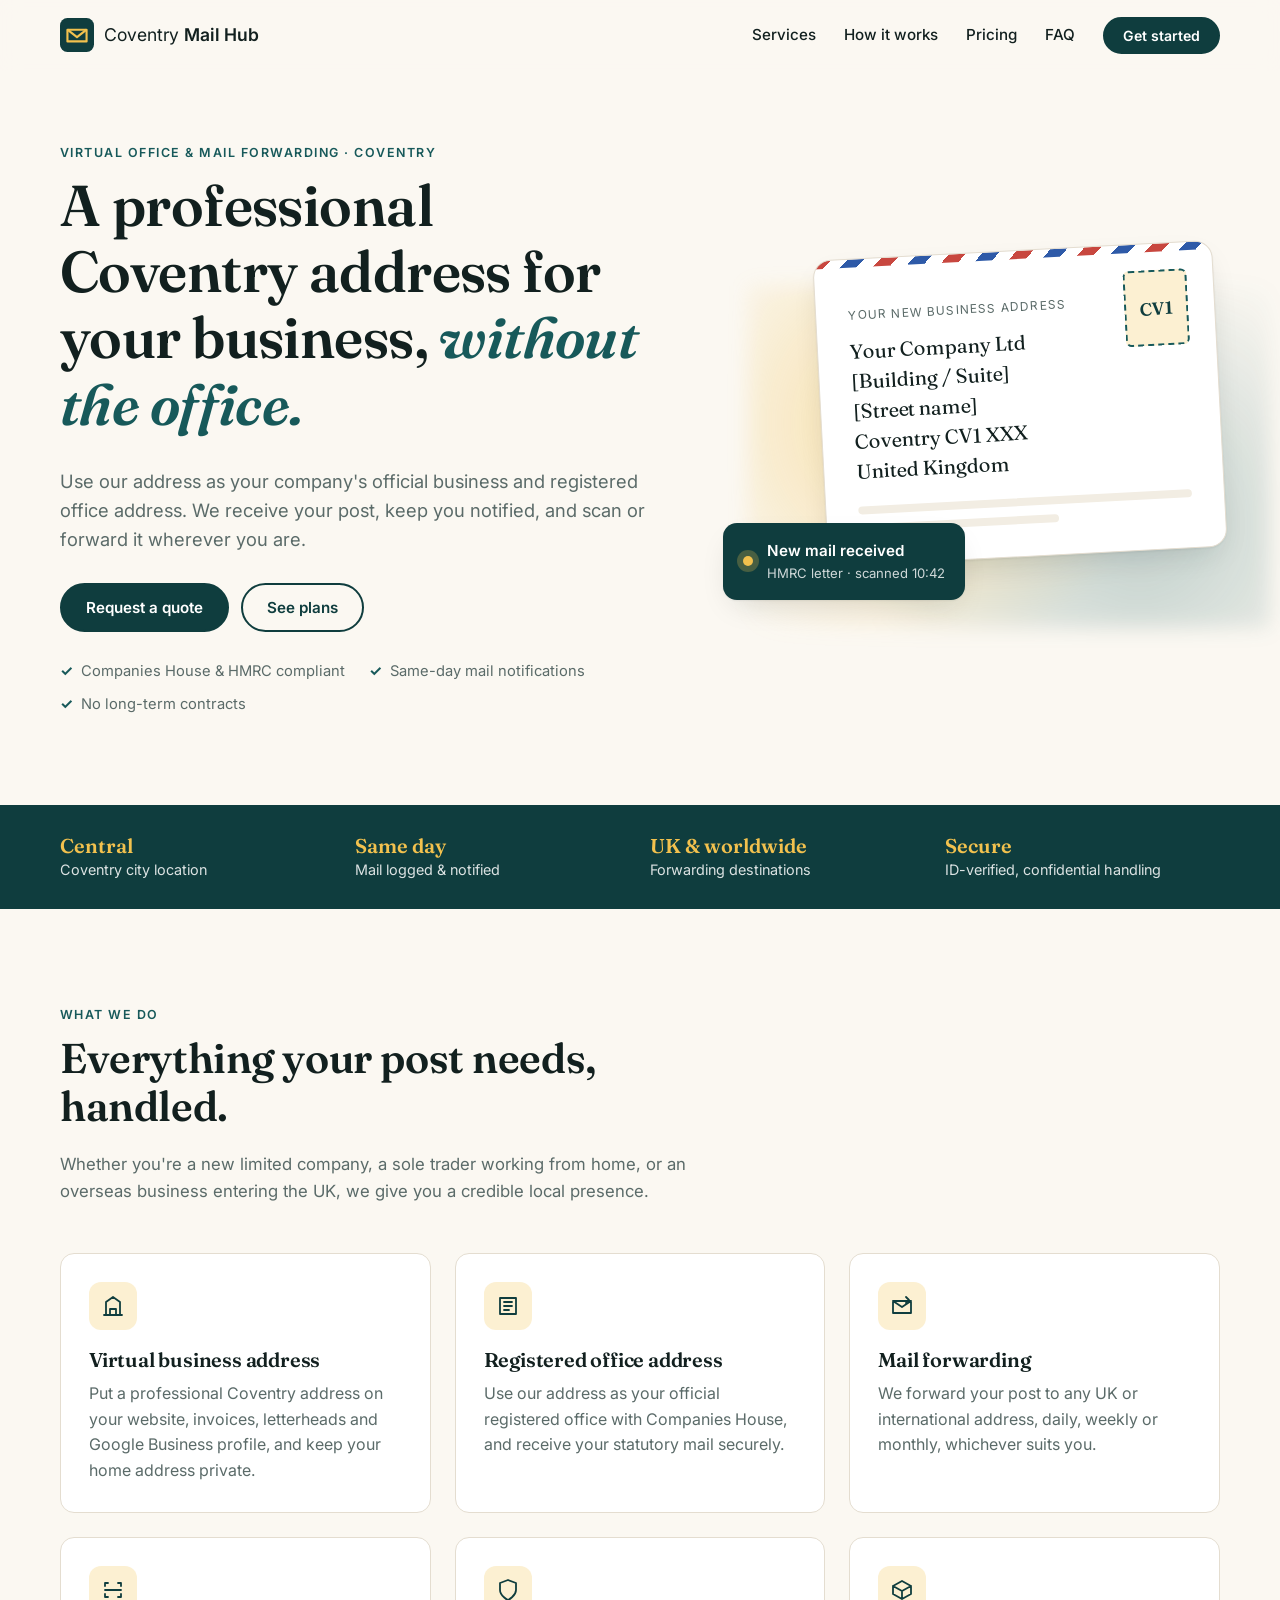
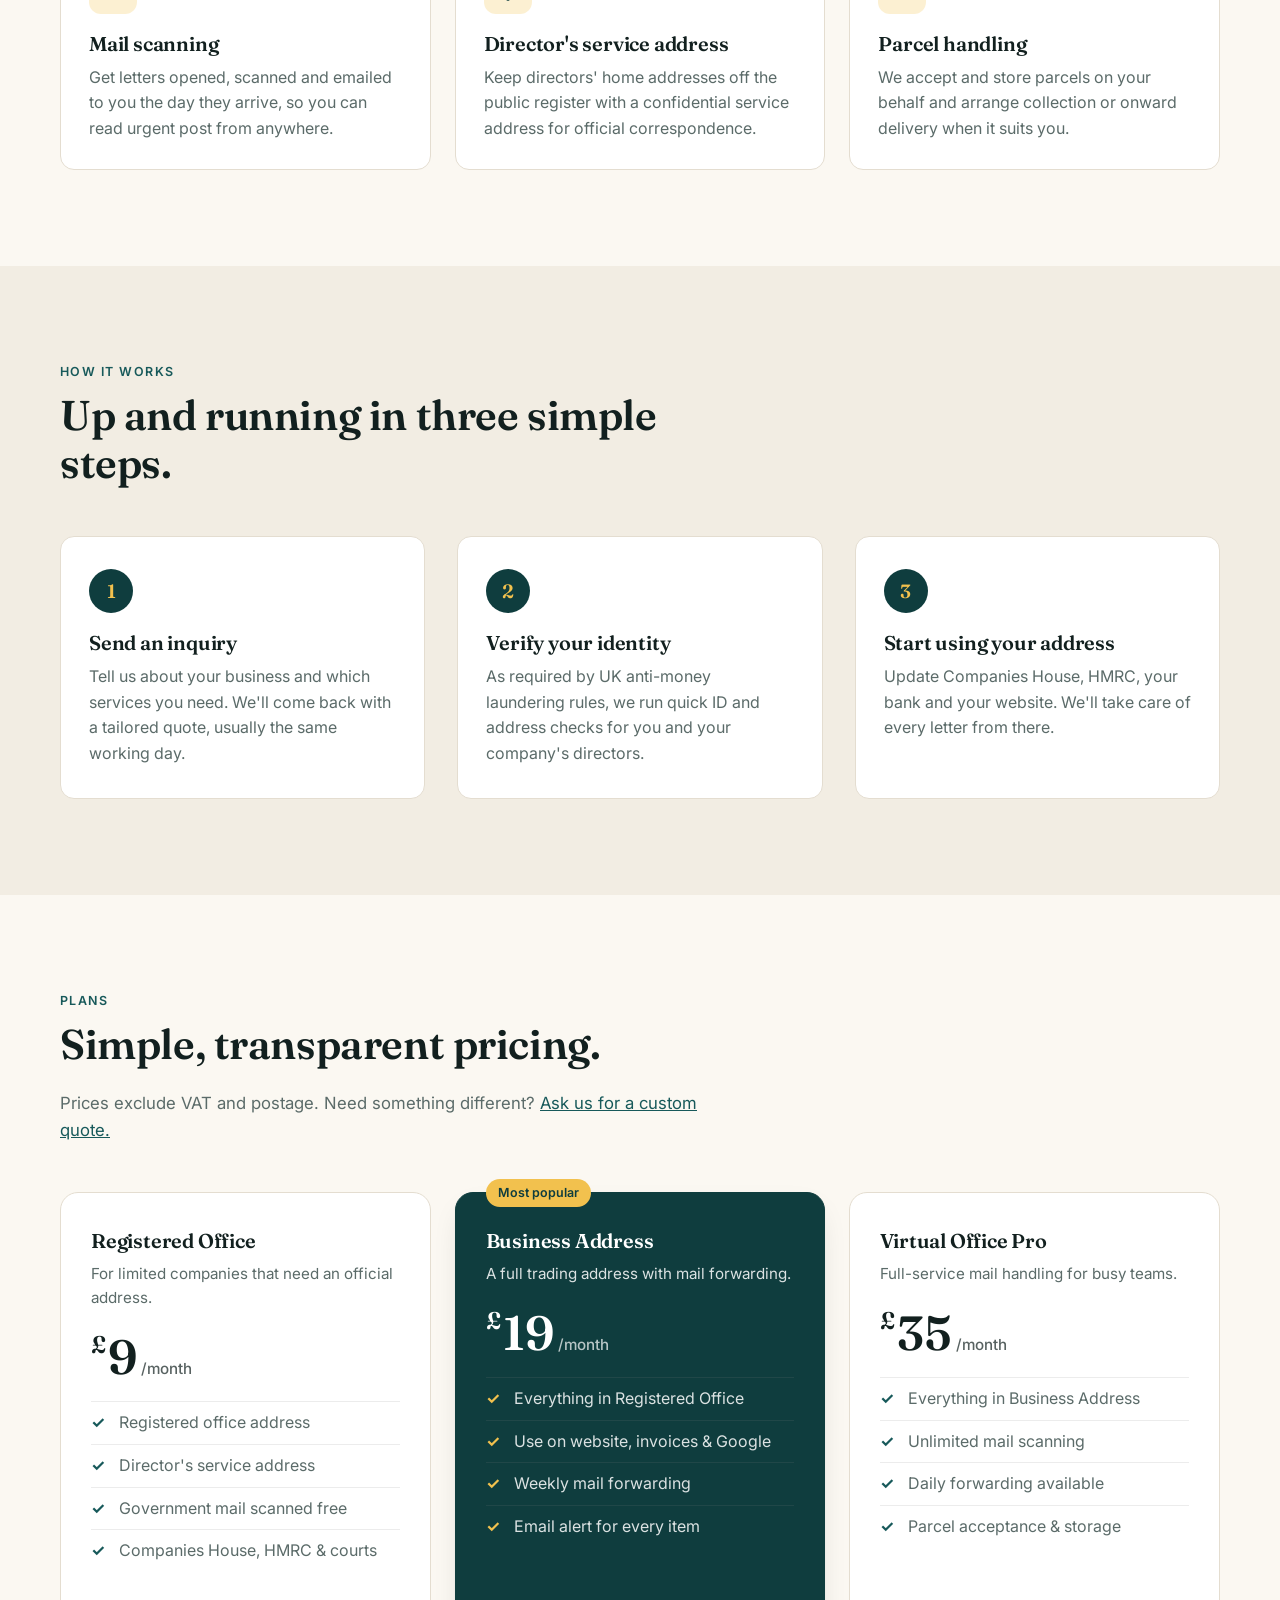
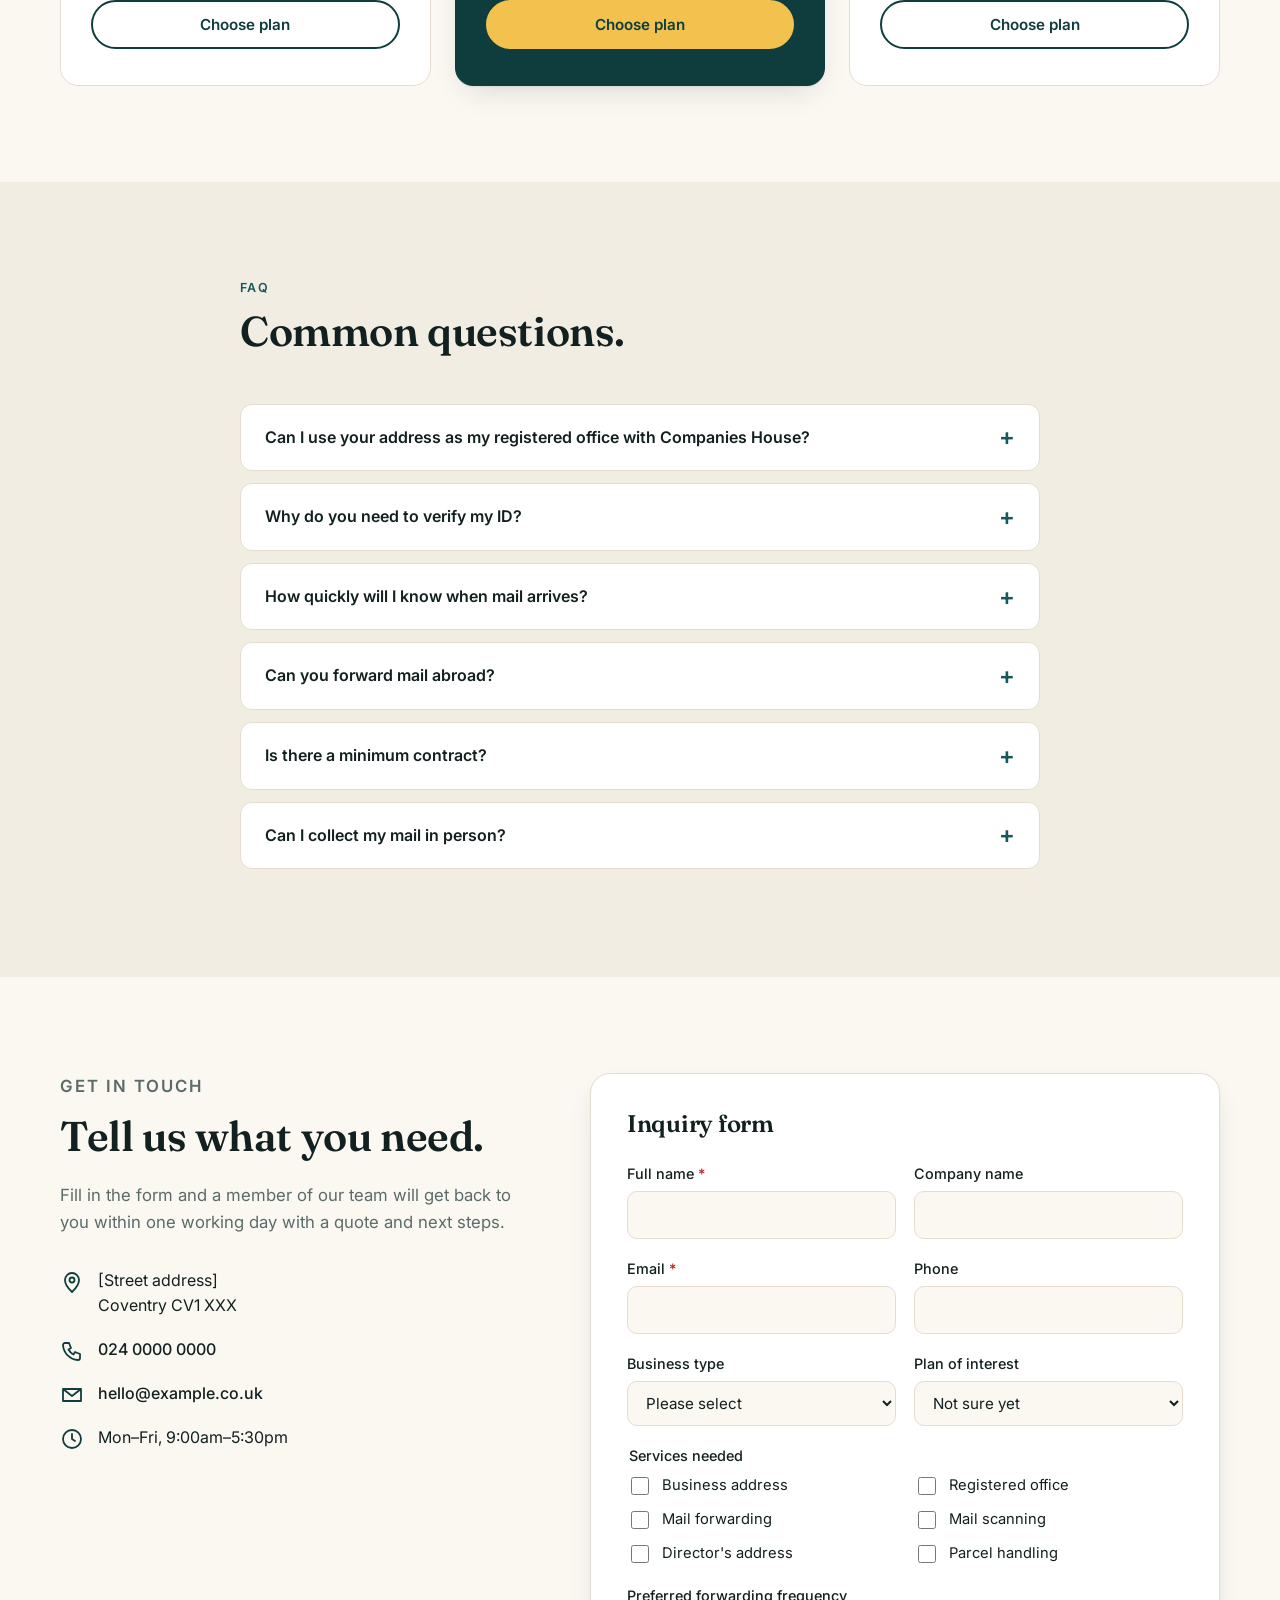
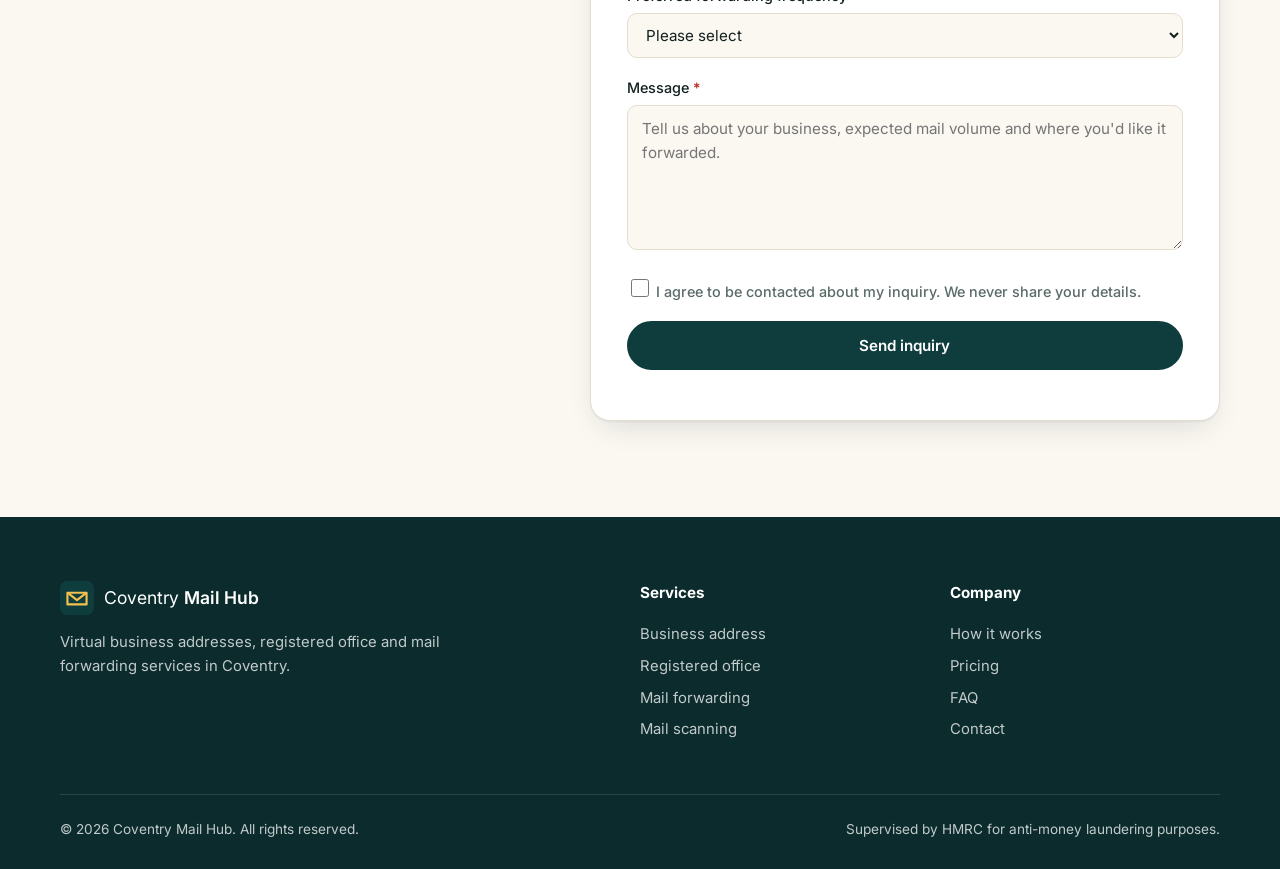
==== index.html @ 1941dc60 "Add mail forwarding business website with inquiry form Single-page static site for a Coventry virtua" ====
<!doctype html>
<html lang="en-GB">
<head>
  <meta charset="utf-8">
  <meta name="viewport" content="width=device-width, initial-scale=1">
  <title>Coventry Mail Hub | Virtual Business Address &amp; Mail Forwarding in Coventry</title>
  <meta name="description" content="A prestigious Coventry business address for your company. Registered office, mail scanning and mail forwarding for startups, sole traders and limited companies.">
  <link rel="preconnect" href="https://fonts.googleapis.com">
  <link rel="preconnect" href="https://fonts.gstatic.com" crossorigin>
  <link href="https://fonts.googleapis.com/css2?family=Fraunces:opsz,wght@9..144,500;9..144,600&family=Inter:wght@400;500;600&display=swap" rel="stylesheet">
  <link rel="stylesheet" href="styles.css">
  <link rel="icon" href="data:image/svg+xml,<svg xmlns='http://www.w3.org/2000/svg' viewBox='0 0 32 32'><rect width='32' height='32' rx='7' fill='%230f3d3e'/><path d='M7 11h18v11H7z' fill='none' stroke='%23f2c14e' stroke-width='2'/><path d='M7 11l9 7 9-7' fill='none' stroke='%23f2c14e' stroke-width='2'/></svg>">
</head>
<body>
  <a class="skip-link" href="#main">Skip to content</a>

  <header class="site-header">
    <div class="container nav">
      <a href="#" class="brand" aria-label="Coventry Mail Hub home">
        <svg class="brand-mark" viewBox="0 0 32 32" aria-hidden="true"><rect width="32" height="32" rx="7"/><path d="M7 11h18v11H7z"/><path d="M7 11l9 7 9-7"/></svg>
        <span>Coventry <strong>Mail Hub</strong></span>
      </a>
      <button class="nav-toggle" aria-expanded="false" aria-controls="nav-links" aria-label="Open menu">
        <span></span><span></span><span></span>
      </button>
      <nav id="nav-links" class="nav-links" aria-label="Main">
        <a href="#services">Services</a>
        <a href="#how">How it works</a>
        <a href="#pricing">Pricing</a>
        <a href="#faq">FAQ</a>
        <a href="#contact" class="btn btn-small">Get started</a>
      </nav>
    </div>
  </header>

  <main id="main">
    <!-- Hero -->
    <section class="hero">
      <div class="container hero-grid">
        <div class="hero-copy">
          <p class="eyebrow">Virtual office &amp; mail forwarding · Coventry</p>
          <h1>A professional Coventry address for your business, <em>without the office.</em></h1>
          <p class="lead">Use our address as your company's official business and registered office address. We receive your post, keep you notified, and scan or forward it wherever you are.</p>
          <div class="hero-actions">
            <a href="#contact" class="btn">Request a quote</a>
            <a href="#pricing" class="btn btn-ghost">See plans</a>
          </div>
          <ul class="hero-points">
            <li>Companies House &amp; HMRC compliant</li>
            <li>Same-day mail notifications</li>
            <li>No long-term contracts</li>
          </ul>
        </div>
        <div class="hero-visual" aria-hidden="true">
          <div class="envelope-card">
            <div class="stamp">CV1</div>
            <p class="ec-label">Your new business address</p>
            <p class="ec-address">Your Company Ltd<br>[Building / Suite]<br>[Street name]<br>Coventry CV1 XXX<br>United Kingdom</p>
            <div class="ec-lines"><span></span><span></span></div>
          </div>
          <div class="notify-card">
            <span class="dot"></span>
            <div>
              <p class="nc-title">New mail received</p>
              <p class="nc-sub">HMRC letter · scanned 10:42</p>
            </div>
          </div>
        </div>
      </div>
    </section>

    <!-- Trust strip -->
    <section class="strip">
      <div class="container strip-grid">
        <div><strong>Central</strong><span>Coventry city location</span></div>
        <div><strong>Same day</strong><span>Mail logged &amp; notified</span></div>
        <div><strong>UK &amp; worldwide</strong><span>Forwarding destinations</span></div>
        <div><strong>Secure</strong><span>ID-verified, confidential handling</span></div>
      </div>
    </section>

    <!-- Services -->
    <section id="services" class="section">
      <div class="container">
        <div class="section-head">
          <p class="eyebrow">What we do</p>
          <h2>Everything your post needs, handled.</h2>
          <p>Whether you're a new limited company, a sole trader working from home, or an overseas business entering the UK, we give you a credible local presence.</p>
        </div>
        <div class="cards">
          <article class="card">
            <div class="icon"><svg viewBox="0 0 24 24"><path d="M3 21h18M5 21V8l7-5 7 5v13M9 21v-6h6v6"/></svg></div>
            <h3>Virtual business address</h3>
            <p>Put a professional Coventry address on your website, invoices, letterheads and Google Business profile, and keep your home address private.</p>
          </article>
          <article class="card">
            <div class="icon"><svg viewBox="0 0 24 24"><path d="M4 4h16v16H4zM8 8h8M8 12h8M8 16h5"/></svg></div>
            <h3>Registered office address</h3>
            <p>Use our address as your official registered office with Companies House, and receive your statutory mail securely.</p>
          </article>
          <article class="card">
            <div class="icon"><svg viewBox="0 0 24 24"><path d="M3 7h18v12H3zM3 7l9 6 9-6"/><path d="M16 3l3 3-3 3"/></svg></div>
            <h3>Mail forwarding</h3>
            <p>We forward your post to any UK or international address, daily, weekly or monthly, whichever suits you.</p>
          </article>
          <article class="card">
            <div class="icon"><svg viewBox="0 0 24 24"><path d="M4 8V5h3M17 5h3v3M20 16v3h-3M7 19H4v-3M4 12h16"/></svg></div>
            <h3>Mail scanning</h3>
            <p>Get letters opened, scanned and emailed to you the day they arrive, so you can read urgent post from anywhere.</p>
          </article>
          <article class="card">
            <div class="icon"><svg viewBox="0 0 24 24"><path d="M12 22s8-4 8-10V5l-8-3-8 3v7c0 6 8 10 8 10z"/></svg></div>
            <h3>Director's service address</h3>
            <p>Keep directors' home addresses off the public register with a confidential service address for official correspondence.</p>
          </article>
          <article class="card">
            <div class="icon"><svg viewBox="0 0 24 24"><path d="M21 8l-9-5-9 5 9 5 9-5zM3 8v8l9 5 9-5V8M12 13v8"/></svg></div>
            <h3>Parcel handling</h3>
            <p>We accept and store parcels on your behalf and arrange collection or onward delivery when it suits you.</p>
          </article>
        </div>
      </div>
    </section>

    <!-- How it works -->
    <section id="how" class="section section-alt">
      <div class="container">
        <div class="section-head">
          <p class="eyebrow">How it works</p>
          <h2>Up and running in three simple steps.</h2>
        </div>
        <ol class="steps">
          <li>
            <span class="step-num">1</span>
            <h3>Send an inquiry</h3>
            <p>Tell us about your business and which services you need. We'll come back with a tailored quote, usually the same working day.</p>
          </li>
          <li>
            <span class="step-num">2</span>
            <h3>Verify your identity</h3>
            <p>As required by UK anti-money laundering rules, we run quick ID and address checks for you and your company's directors.</p>
          </li>
          <li>
            <span class="step-num">3</span>
            <h3>Start using your address</h3>
            <p>Update Companies House, HMRC, your bank and your website. We'll take care of every letter from there.</p>
          </li>
        </ol>
      </div>
    </section>

    <!-- Pricing -->
    <section id="pricing" class="section">
      <div class="container">
        <div class="section-head">
          <p class="eyebrow">Plans</p>
          <h2>Simple, transparent pricing.</h2>
          <p>Prices exclude VAT and postage. Need something different? <a href="#contact">Ask us for a custom quote.</a></p>
        </div>
        <div class="pricing">
          <article class="plan">
            <h3>Registered Office</h3>
            <p class="plan-desc">For limited companies that need an official address.</p>
            <p class="price"><span>£</span>9<small>/month</small></p>
            <ul>
              <li>Registered office address</li>
              <li>Director's service address</li>
              <li>Government mail scanned free</li>
              <li>Companies House, HMRC &amp; courts</li>
            </ul>
            <a href="#contact" class="btn btn-ghost" data-plan="Registered Office">Choose plan</a>
          </article>
          <article class="plan plan-featured">
            <p class="badge">Most popular</p>
            <h3>Business Address</h3>
            <p class="plan-desc">A full trading address with mail forwarding.</p>
            <p class="price"><span>£</span>19<small>/month</small></p>
            <ul>
              <li>Everything in Registered Office</li>
              <li>Use on website, invoices &amp; Google</li>
              <li>Weekly mail forwarding</li>
              <li>Email alert for every item</li>
            </ul>
            <a href="#contact" class="btn" data-plan="Business Address">Choose plan</a>
          </article>
          <article class="plan">
            <h3>Virtual Office Pro</h3>
            <p class="plan-desc">Full-service mail handling for busy teams.</p>
            <p class="price"><span>£</span>35<small>/month</small></p>
            <ul>
              <li>Everything in Business Address</li>
              <li>Unlimited mail scanning</li>
              <li>Daily forwarding available</li>
              <li>Parcel acceptance &amp; storage</li>
            </ul>
            <a href="#contact" class="btn btn-ghost" data-plan="Virtual Office Pro">Choose plan</a>
          </article>
        </div>
      </div>
    </section>

    <!-- FAQ -->
    <section id="faq" class="section section-alt">
      <div class="container narrow">
        <div class="section-head">
          <p class="eyebrow">FAQ</p>
          <h2>Common questions.</h2>
        </div>
        <div class="faq">
          <details>
            <summary>Can I use your address as my registered office with Companies House?</summary>
            <p>Yes. Our address is an appropriate address under the Economic Crime and Corporate Transparency Act, so you can use it as your registered office and director's service address.</p>
          </details>
          <details>
            <summary>Why do you need to verify my ID?</summary>
            <p>Mail forwarding and registered office providers are regulated under UK anti-money laundering regulations. We must confirm the identity and home address of account holders and company directors before activating a service.</p>
          </details>
          <details>
            <summary>How quickly will I know when mail arrives?</summary>
            <p>Mail is logged the day it arrives and you'll receive an email notification. On scanning plans, you'll receive a PDF of the letter the same working day.</p>
          </details>
          <details>
            <summary>Can you forward mail abroad?</summary>
            <p>Absolutely. We forward to any UK or international address. Postage is charged at cost plus a small handling fee.</p>
          </details>
          <details>
            <summary>Is there a minimum contract?</summary>
            <p>No. Plans are billed monthly or annually and you can cancel at any time with 30 days' notice. Annual plans include a discount.</p>
          </details>
          <details>
            <summary>Can I collect my mail in person?</summary>
            <p>Yes. If you're local to Coventry, you can collect mail from us during office hours. Just let us know in advance.</p>
          </details>
        </div>
      </div>
    </section>

    <!-- Contact / inquiry -->
    <section id="contact" class="section contact">
      <div class="container contact-grid">
        <div class="contact-info">
          <p class="eyebrow">Get in touch</p>
          <h2>Tell us what you need.</h2>
          <p>Fill in the form and a member of our team will get back to you within one working day with a quote and next steps.</p>
          <ul class="contact-list">
            <li>
              <svg viewBox="0 0 24 24" aria-hidden="true"><path d="M12 22s7-6.5 7-12a7 7 0 10-14 0c0 5.5 7 12 7 12z"/><circle cx="12" cy="10" r="2.5"/></svg>
              <span>[Street address]<br>Coventry CV1 XXX</span>
            </li>
            <li>
              <svg viewBox="0 0 24 24" aria-hidden="true"><path d="M5 4h4l2 5-2.5 1.5a11 11 0 005 5L15 13l5 2v4a2 2 0 01-2 2A16 16 0 013 6a2 2 0 012-2z"/></svg>
              <a href="tel:+440000000000">024 0000 0000</a>
            </li>
            <li>
              <svg viewBox="0 0 24 24" aria-hidden="true"><path d="M3 6h18v12H3zM3 6l9 7 9-7"/></svg>
              <a href="mailto:hello@example.co.uk">hello@example.co.uk</a>
            </li>
            <li>
              <svg viewBox="0 0 24 24" aria-hidden="true"><circle cx="12" cy="12" r="9"/><path d="M12 7v5l3 2"/></svg>
              <span>Mon–Fri, 9:00am–5:30pm</span>
            </li>
          </ul>
        </div>

        <form id="inquiry-form" class="form" action="https://formspree.io/f/YOUR_FORM_ID" method="POST" novalidate>
          <h3>Inquiry form</h3>
          <div class="form-row">
            <div class="field">
              <label for="name">Full name <span aria-hidden="true">*</span></label>
              <input id="name" name="name" type="text" autocomplete="name" required>
              <p class="error" aria-live="polite"></p>
            </div>
            <div class="field">
              <label for="company">Company name</label>
              <input id="company" name="company" type="text" autocomplete="organization">
            </div>
          </div>
          <div class="form-row">
            <div class="field">
              <label for="email">Email <span aria-hidden="true">*</span></label>
              <input id="email" name="email" type="email" autocomplete="email" required>
              <p class="error" aria-live="polite"></p>
            </div>
            <div class="field">
              <label for="phone">Phone</label>
              <input id="phone" name="phone" type="tel" autocomplete="tel">
            </div>
          </div>
          <div class="form-row">
            <div class="field">
              <label for="business-type">Business type</label>
              <select id="business-type" name="business_type">
                <option value="">Please select</option>
                <option>Limited company</option>
                <option>Sole trader</option>
                <option>Partnership / LLP</option>
                <option>Overseas company</option>
                <option>Charity / non-profit</option>
                <option>Other</option>
              </select>
            </div>
            <div class="field">
              <label for="plan">Plan of interest</label>
              <select id="plan" name="plan">
                <option value="">Not sure yet</option>
                <option>Registered Office</option>
                <option>Business Address</option>
                <option>Virtual Office Pro</option>
                <option>Custom quote</option>
              </select>
            </div>
          </div>
          <fieldset class="field">
            <legend>Services needed</legend>
            <div class="checks">
              <label><input type="checkbox" name="services" value="Business address"> Business address</label>
              <label><input type="checkbox" name="services" value="Registered office"> Registered office</label>
              <label><input type="checkbox" name="services" value="Mail forwarding"> Mail forwarding</label>
              <label><input type="checkbox" name="services" value="Mail scanning"> Mail scanning</label>
              <label><input type="checkbox" name="services" value="Director's service address"> Director's address</label>
              <label><input type="checkbox" name="services" value="Parcel handling"> Parcel handling</label>
            </div>
          </fieldset>
          <div class="field">
            <label for="frequency">Preferred forwarding frequency</label>
            <select id="frequency" name="frequency">
              <option value="">Please select</option>
              <option>Daily</option>
              <option>Weekly</option>
              <option>Fortnightly</option>
              <option>Monthly</option>
              <option>Scan only, no forwarding</option>
            </select>
          </div>
          <div class="field">
            <label for="message">Message <span aria-hidden="true">*</span></label>
            <textarea id="message" name="message" rows="5" required placeholder="Tell us about your business, expected mail volume and where you'd like it forwarded."></textarea>
            <p class="error" aria-live="polite"></p>
          </div>
          <div class="field">
            <label class="consent"><input type="checkbox" id="consent" name="consent" required> I agree to be contacted about my inquiry. We never share your details.</label>
            <p class="error" aria-live="polite"></p>
          </div>
          <!-- Honeypot field to catch spam bots -->
          <input type="text" name="_gotcha" class="hp" tabindex="-1" autocomplete="off" aria-hidden="true">
          <button type="submit" class="btn btn-block">Send inquiry</button>
          <p class="form-status" role="status" aria-live="polite"></p>
        </form>
      </div>
    </section>
  </main>

  <footer class="site-footer">
    <div class="container footer-grid">
      <div>
        <a href="#" class="brand brand-light">
          <svg class="brand-mark" viewBox="0 0 32 32" aria-hidden="true"><rect width="32" height="32" rx="7"/><path d="M7 11h18v11H7z"/><path d="M7 11l9 7 9-7"/></svg>
          <span>Coventry <strong>Mail Hub</strong></span>
        </a>
        <p>Virtual business addresses, registered office and mail forwarding services in Coventry.</p>
      </div>
      <div>
        <h4>Services</h4>
        <a href="#services">Business address</a>
        <a href="#services">Registered office</a>
        <a href="#services">Mail forwarding</a>
        <a href="#services">Mail scanning</a>
      </div>
      <div>
        <h4>Company</h4>
        <a href="#how">How it works</a>
        <a href="#pricing">Pricing</a>
        <a href="#faq">FAQ</a>
        <a href="#contact">Contact</a>
      </div>
    </div>
    <div class="container footer-bottom">
      <p>&copy; <span id="year"></span> Coventry Mail Hub. All rights reserved.</p>
      <p>Supervised by HMRC for anti-money laundering purposes.</p>
    </div>
  </footer>

  <script src="script.js"></script>
</body>
</html>
---- styles.css ----
:root {
  --ink: #12201f;
  --muted: #5b6b69;
  --bg: #fbf8f2;
  --surface: #ffffff;
  --alt: #f2ede3;
  --brand: #0f3d3e;
  --brand-2: #17595a;
  --accent: #f2c14e;
  --line: #e4ddd0;
  --error: #b42318;
  --success: #1f7a4d;
  --radius: 14px;
  --shadow: 0 1px 2px rgba(18, 32, 31, .06), 0 12px 32px -12px rgba(18, 32, 31, .18);
  --serif: "Fraunces", Georgia, serif;
  --sans: "Inter", system-ui, -apple-system, "Segoe UI", sans-serif;
}

*, *::before, *::after { box-sizing: border-box; }
html { scroll-behavior: smooth; scroll-padding-top: 80px; }
body {
  margin: 0;
  font-family: var(--sans);
  font-size: 16px;
  line-height: 1.6;
  color: var(--ink);
  background: var(--bg);
  -webkit-font-smoothing: antialiased;
}
img, svg { display: block; max-width: 100%; }
a { color: var(--brand-2); }
h1, h2, h3 { font-family: var(--serif); font-weight: 600; line-height: 1.15; margin: 0 0 .5em; letter-spacing: -.01em; }
h1 { font-size: clamp(2.2rem, 5vw, 3.6rem); }
h2 { font-size: clamp(1.8rem, 3.5vw, 2.6rem); }
h3 { font-size: 1.25rem; }
p { margin: 0 0 1em; }

.container { width: min(1160px, 100% - 32px); margin-inline: auto; }
.narrow { width: min(800px, 100% - 32px); }

.skip-link { position: absolute; left: -999px; top: 8px; background: var(--brand); color: #fff; padding: 8px 14px; border-radius: 8px; z-index: 100; }
.skip-link:focus { left: 16px; }

.eyebrow { text-transform: uppercase; letter-spacing: .12em; font-size: .78rem; font-weight: 600; color: var(--brand-2); margin-bottom: .8em; }

/* Buttons */
.btn {
  display: inline-flex; align-items: center; justify-content: center;
  padding: 13px 24px; border-radius: 999px; border: 2px solid var(--brand);
  background: var(--brand); color: #fff; font: 600 .95rem var(--sans);
  text-decoration: none; cursor: pointer; transition: transform .15s, background .15s, color .15s;
}
.btn:hover { background: var(--brand-2); border-color: var(--brand-2); transform: translateY(-1px); }
.btn:focus-visible, a:focus-visible, button:focus-visible, input:focus-visible, select:focus-visible, textarea:focus-visible, summary:focus-visible {
  outline: 3px solid var(--accent); outline-offset: 2px;
}
.btn-ghost { background: transparent; color: var(--brand); }
.btn-ghost:hover { background: var(--brand); color: #fff; }
.btn-small { padding: 8px 18px; font-size: .88rem; }
.btn-block { width: 100%; }
.btn[disabled] { opacity: .6; cursor: progress; transform: none; }

/* Header */
.site-header {
  position: sticky; top: 0; z-index: 50;
  background: rgba(251, 248, 242, .88); backdrop-filter: blur(10px);
  border-bottom: 1px solid transparent; transition: border-color .2s;
}
.site-header.scrolled { border-bottom-color: var(--line); }
.nav { display: flex; align-items: center; justify-content: space-between; height: 70px; }
.brand { display: flex; align-items: center; gap: 10px; text-decoration: none; color: var(--ink); font-size: 1.1rem; }
.brand strong { font-weight: 600; }
.brand-mark { width: 34px; height: 34px; }
.brand-mark rect { fill: var(--brand); }
.brand-mark path { fill: none; stroke: var(--accent); stroke-width: 2; stroke-linejoin: round; }
.nav-links { display: flex; align-items: center; gap: 28px; }
.nav-links a:not(.btn) { color: var(--ink); text-decoration: none; font-weight: 500; font-size: .95rem; }
.nav-links a:not(.btn):hover { color: var(--brand-2); }
.nav-toggle { display: none; background: none; border: 0; padding: 8px; cursor: pointer; }
.nav-toggle span { display: block; width: 22px; height: 2px; background: var(--ink); margin: 5px 0; transition: transform .2s, opacity .2s; }
.nav-toggle[aria-expanded="true"] span:nth-child(1) { transform: translateY(7px) rotate(45deg); }
.nav-toggle[aria-expanded="true"] span:nth-child(2) { opacity: 0; }
.nav-toggle[aria-expanded="true"] span:nth-child(3) { transform: translateY(-7px) rotate(-45deg); }

/* Hero */
.hero { padding: 72px 0 88px; overflow: hidden; }
.hero-grid { display: grid; grid-template-columns: 1.1fr .9fr; gap: 56px; align-items: center; }
.hero h1 em { font-style: italic; color: var(--brand-2); }
.lead { font-size: 1.15rem; color: var(--muted); max-width: 36em; }
.hero-actions { display: flex; flex-wrap: wrap; gap: 12px; margin: 28px 0; }
.hero-points { list-style: none; padding: 0; margin: 0; display: flex; flex-wrap: wrap; gap: 10px 24px; color: var(--muted); font-size: .92rem; }
.hero-points li::before { content: "✓"; color: var(--brand-2); font-weight: 700; margin-right: 8px; }

.hero-visual { position: relative; min-height: 360px; }
.hero-visual::before {
  content: ""; position: absolute; inset: 10% -10% -5% 5%;
  background: radial-gradient(circle at 30% 40%, rgba(242, 193, 78, .45), transparent 60%),
              radial-gradient(circle at 75% 70%, rgba(23, 89, 90, .25), transparent 60%);
  filter: blur(10px); z-index: 0;
}
.envelope-card {
  position: relative; z-index: 1; background: var(--surface); border-radius: 18px; padding: 32px;
  box-shadow: var(--shadow); transform: rotate(-3deg); max-width: 400px; margin-left: auto;
  border: 1px solid var(--line);
  background-image: repeating-linear-gradient(135deg, #c8473f 0 12px, transparent 12px 24px, #2e5aa8 24px 36px, transparent 36px 48px);
  background-size: 100% 8px; background-repeat: no-repeat; background-position: top;
}
.stamp {
  position: absolute; top: 26px; right: 26px; width: 64px; height: 76px;
  border: 2px dashed var(--brand-2); border-radius: 6px; display: grid; place-items: center;
  font: 600 1.1rem var(--serif); color: var(--brand); background: rgba(242, 193, 78, .25);
}
.ec-label { font-size: .75rem; letter-spacing: .1em; text-transform: uppercase; color: var(--muted); margin-top: 14px; }
.ec-address { font-family: var(--serif); font-size: 1.25rem; line-height: 1.5; margin: 0 0 20px; }
.ec-lines span { display: block; height: 8px; border-radius: 4px; background: var(--alt); margin-top: 10px; }
.ec-lines span:last-child { width: 60%; }
.notify-card {
  position: absolute; z-index: 2; left: 0; bottom: 10px; display: flex; gap: 14px; align-items: center;
  background: var(--brand); color: #fff; padding: 16px 20px; border-radius: 14px; box-shadow: var(--shadow);
  animation: float 5s ease-in-out infinite;
}
.notify-card .dot { width: 10px; height: 10px; border-radius: 50%; background: var(--accent); box-shadow: 0 0 0 6px rgba(242, 193, 78, .25); }
.nc-title { margin: 0; font-weight: 600; font-size: .95rem; }
.nc-sub { margin: 0; font-size: .82rem; opacity: .8; }
@keyframes float { 50% { transform: translateY(-8px); } }

/* Strip */
.strip { background: var(--brand); color: #fff; padding: 28px 0; }
.strip-grid { display: grid; grid-template-columns: repeat(4, 1fr); gap: 20px; }
.strip-grid div { display: flex; flex-direction: column; }
.strip-grid strong { font: 600 1.25rem var(--serif); color: var(--accent); }
.strip-grid span { font-size: .9rem; opacity: .85; }

/* Sections */
.section { padding: 96px 0; }
.section-alt { background: var(--alt); }
.section-head { max-width: 640px; margin-bottom: 48px; }
.section-head p:not(.eyebrow) { color: var(--muted); font-size: 1.05rem; }

/* Service cards */
.cards { display: grid; grid-template-columns: repeat(3, 1fr); gap: 24px; }
.card {
  background: var(--surface); border: 1px solid var(--line); border-radius: var(--radius);
  padding: 28px; transition: transform .2s, box-shadow .2s;
}
.card:hover { transform: translateY(-4px); box-shadow: var(--shadow); }
.card p { color: var(--muted); margin: 0; }
.icon { width: 48px; height: 48px; border-radius: 12px; background: rgba(242, 193, 78, .25); display: grid; place-items: center; margin-bottom: 18px; }
.icon svg, .contact-list svg { width: 24px; height: 24px; fill: none; stroke: var(--brand); stroke-width: 1.8; stroke-linecap: round; stroke-linejoin: round; }

/* Steps */
.steps { list-style: none; padding: 0; margin: 0; display: grid; grid-template-columns: repeat(3, 1fr); gap: 32px; counter-reset: none; }
.steps li { position: relative; background: var(--surface); border-radius: var(--radius); padding: 32px 28px; border: 1px solid var(--line); }
.steps p { color: var(--muted); margin: 0; }
.step-num {
  display: grid; place-items: center; width: 44px; height: 44px; border-radius: 50%;
  background: var(--brand); color: var(--accent); font: 600 1.2rem var(--serif); margin-bottom: 18px;
}

/* Pricing */
.pricing { display: grid; grid-template-columns: repeat(3, 1fr); gap: 24px; align-items: stretch; }
.plan {
  position: relative; display: flex; flex-direction: column; background: var(--surface);
  border: 1px solid var(--line); border-radius: 18px; padding: 36px 30px;
}
.plan-featured { background: var(--brand); color: #fff; border-color: var(--brand); box-shadow: var(--shadow); transform: translateY(-8px); }
.plan-featured .plan-desc, .plan.plan-featured li { color: rgba(255, 255, 255, .85); }
.plan-featured .btn { background: var(--accent); border-color: var(--accent); color: var(--brand); }
.plan-featured .btn:hover { background: #fff; border-color: #fff; }
.badge { position: absolute; top: -14px; left: 30px; background: var(--accent); color: var(--brand); font-size: .78rem; font-weight: 600; padding: 4px 12px; border-radius: 999px; margin: 0; }
.plan-desc { color: var(--muted); font-size: .95rem; }
.price { font: 600 3rem var(--serif); margin: 8px 0 20px; line-height: 1; }
.price span { font-size: 1.5rem; vertical-align: top; margin-right: 2px; }
.price small { font: 500 .95rem var(--sans); opacity: .7; margin-left: 4px; }
.plan ul { list-style: none; padding: 0; margin: 0 0 28px; flex: 1; }
.plan li { padding: 8px 0 8px 28px; position: relative; color: var(--muted); border-top: 1px solid rgba(128, 128, 128, .15); }
.plan li::before { content: "✓"; position: absolute; left: 0; color: var(--accent); font-weight: 700; }
.plan:not(.plan-featured) li::before { color: var(--brand-2); }

/* FAQ */
.faq details { background: var(--surface); border: 1px solid var(--line); border-radius: 12px; margin-bottom: 12px; padding: 0 24px; }
.faq summary { cursor: pointer; list-style: none; padding: 20px 32px 20px 0; font-weight: 600; position: relative; }
.faq summary::-webkit-details-marker { display: none; }
.faq summary::after { content: "+"; position: absolute; right: 0; top: 50%; transform: translateY(-50%); font-size: 1.5rem; color: var(--brand-2); transition: transform .2s; }
.faq details[open] summary::after { transform: translateY(-50%) rotate(45deg); }
.faq details p { color: var(--muted); padding-bottom: 20px; margin: 0; }

/* Contact */
.contact-grid { display: grid; grid-template-columns: .85fr 1.15fr; gap: 64px; align-items: start; }
.contact-info > p { color: var(--muted); font-size: 1.05rem; }
.contact-list { list-style: none; padding: 0; margin: 32px 0 0; display: grid; gap: 18px; }
.contact-list li { display: flex; gap: 14px; align-items: flex-start; }
.contact-list svg { flex: none; margin-top: 2px; }
.contact-list a { color: var(--ink); text-decoration: none; font-weight: 500; }
.contact-list a:hover { color: var(--brand-2); text-decoration: underline; }

.form { background: var(--surface); border: 1px solid var(--line); border-radius: 20px; padding: 36px; box-shadow: var(--shadow); }
.form h3 { font-size: 1.5rem; margin-bottom: 24px; }
.form-row { display: grid; grid-template-columns: 1fr 1fr; gap: 0 18px; }
.field { margin: 0 0 18px; border: 0; padding: 0; min-width: 0; }
.field label, .field legend { display: block; font-weight: 500; font-size: .9rem; margin-bottom: 6px; }
.field label span { color: var(--error); }
input[type="text"], input[type="email"], input[type="tel"], select, textarea {
  width: 100%; font: inherit; font-size: .95rem; color: var(--ink); background: var(--bg);
  border: 1.5px solid var(--line); border-radius: 10px; padding: 11px 14px; transition: border-color .15s, background .15s;
}
input:focus, select:focus, textarea:focus { border-color: var(--brand-2); background: #fff; outline: none; }
textarea { resize: vertical; min-height: 120px; }
.invalid input, .invalid textarea { border-color: var(--error); }
.error { color: var(--error); font-size: .82rem; margin: 6px 0 0; min-height: 0; }
.error:empty { display: none; }
.checks { display: grid; grid-template-columns: 1fr 1fr; gap: 10px 18px; }
.checks label, .consent { display: flex; align-items: center; gap: 10px; font-weight: 400; font-size: .92rem; margin: 0; cursor: pointer; }
input[type="checkbox"] { width: 18px; height: 18px; accent-color: var(--brand); flex: none; }
.consent { align-items: flex-start; color: var(--muted); }
.consent input { margin-top: 3px; }
.hp { position: absolute; left: -9999px; width: 1px; height: 1px; opacity: 0; }
.form-status { margin: 14px 0 0; font-size: .95rem; text-align: center; }
.form-status.success { color: var(--success); font-weight: 500; }
.form-status.fail { color: var(--error); }

/* Footer */
.site-footer { background: #0b2b2c; color: rgba(255, 255, 255, .75); padding: 64px 0 28px; font-size: .93rem; }
.footer-grid { display: grid; grid-template-columns: 2fr 1fr 1fr; gap: 40px; }
.footer-grid > div:first-child p { max-width: 30em; margin-top: 16px; }
.brand-light { color: #fff; }
.site-footer h4 { color: #fff; margin: 0 0 14px; font-size: .95rem; }
.site-footer a:not(.brand) { display: block; color: rgba(255, 255, 255, .75); text-decoration: none; padding: 4px 0; }
.site-footer a:not(.brand):hover { color: var(--accent); }
.footer-bottom { display: flex; flex-wrap: wrap; justify-content: space-between; gap: 8px; border-top: 1px solid rgba(255, 255, 255, .12); margin-top: 48px; padding-top: 24px; font-size: .85rem; }
.footer-bottom p { margin: 0; }

/* Reveal on scroll */
.reveal { opacity: 0; transform: translateY(16px); transition: opacity .6s ease, transform .6s ease; }
.reveal.visible { opacity: 1; transform: none; }

/* Responsive */
@media (max-width: 960px) {
  .hero-grid, .contact-grid { grid-template-columns: 1fr; gap: 48px; }
  .hero-visual { max-width: 460px; width: 100%; margin: 0 auto; }
  .cards, .pricing, .steps { grid-template-columns: 1fr 1fr; }
  .plan-featured { transform: none; }
  .strip-grid { grid-template-columns: 1fr 1fr; }
}
@media (max-width: 760px) {
  .nav-toggle { display: block; }
  .nav-links {
    position: absolute; top: 70px; left: 0; right: 0; flex-direction: column; align-items: stretch; gap: 0;
    background: var(--bg); border-bottom: 1px solid var(--line); padding: 8px 16px 20px; display: none;
  }
  .nav-links.open { display: flex; }
  .nav-links a:not(.btn) { padding: 12px 0; border-bottom: 1px solid var(--line); }
  .nav-links .btn { margin-top: 14px; }
}
@media (max-width: 640px) {
  .hero { padding: 40px 0 64px; }
  .section { padding: 64px 0; }
  .cards, .pricing, .steps, .form-row, .checks { grid-template-columns: 1fr; }
  .pricing { gap: 32px; }
  .form { padding: 24px 20px; }
  .footer-grid { grid-template-columns: 1fr 1fr; }
  .footer-grid > div:first-child { grid-column: 1 / -1; }
  .envelope-card { padding: 24px; }
  .ec-address { font-size: 1.05rem; }
  .stamp { width: 52px; height: 62px; top: 20px; right: 20px; }
}
@media (prefers-reduced-motion: reduce) {
  html { scroll-behavior: auto; }
  *, *::before, *::after { animation: none !important; transition: none !important; }
  .reveal { opacity: 1; transform: none; }
}
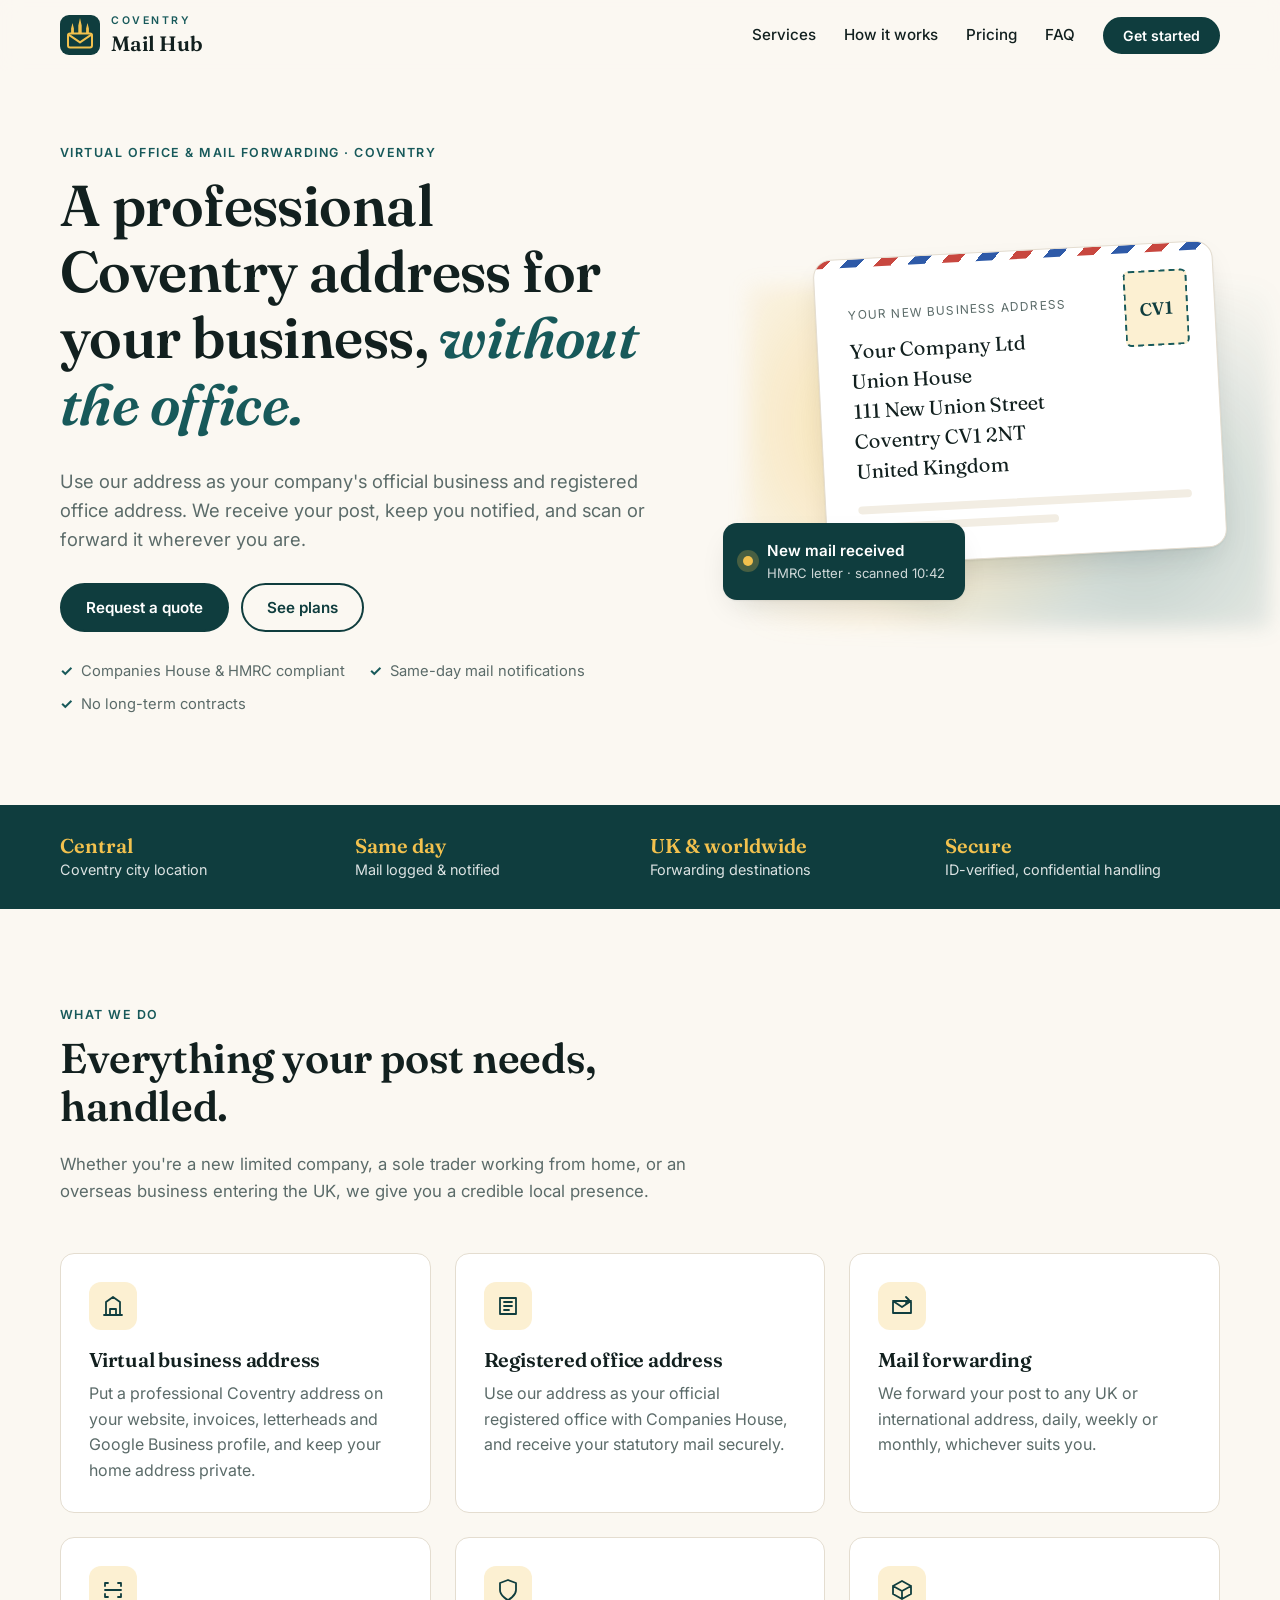
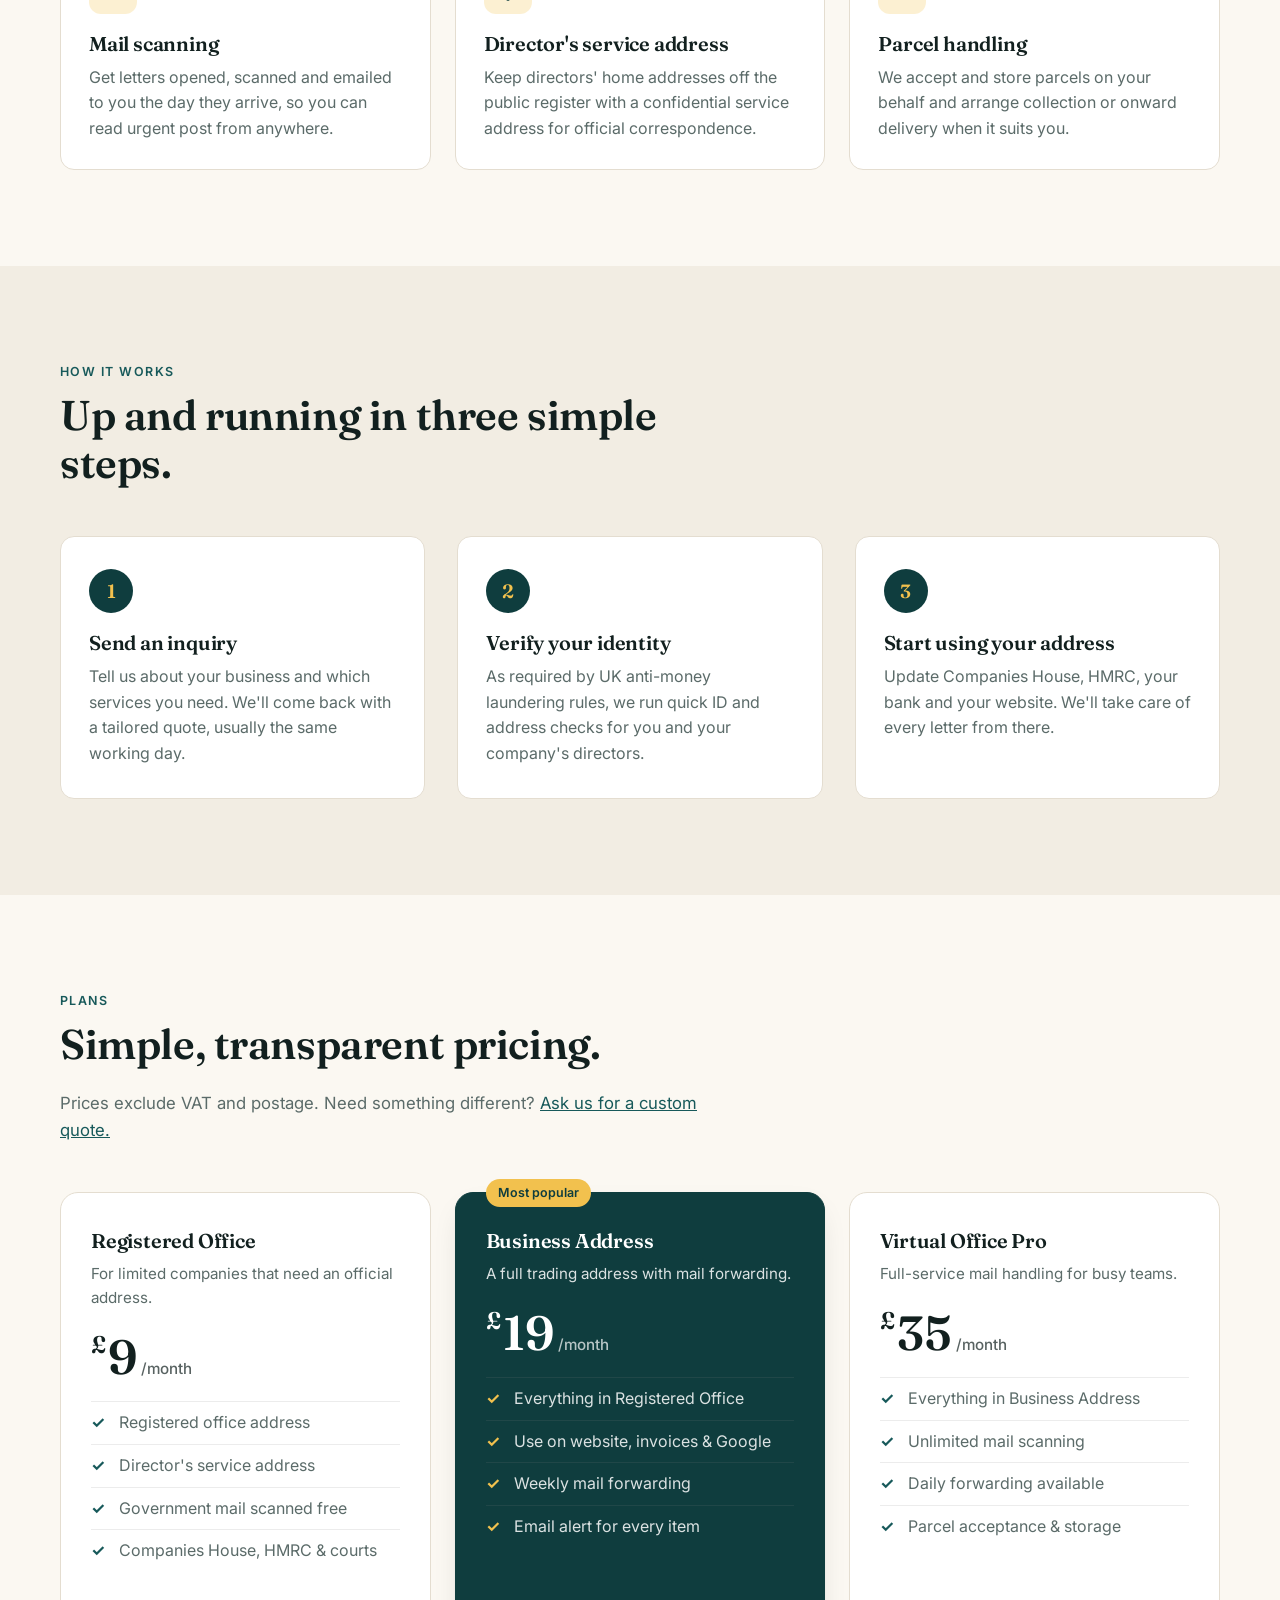
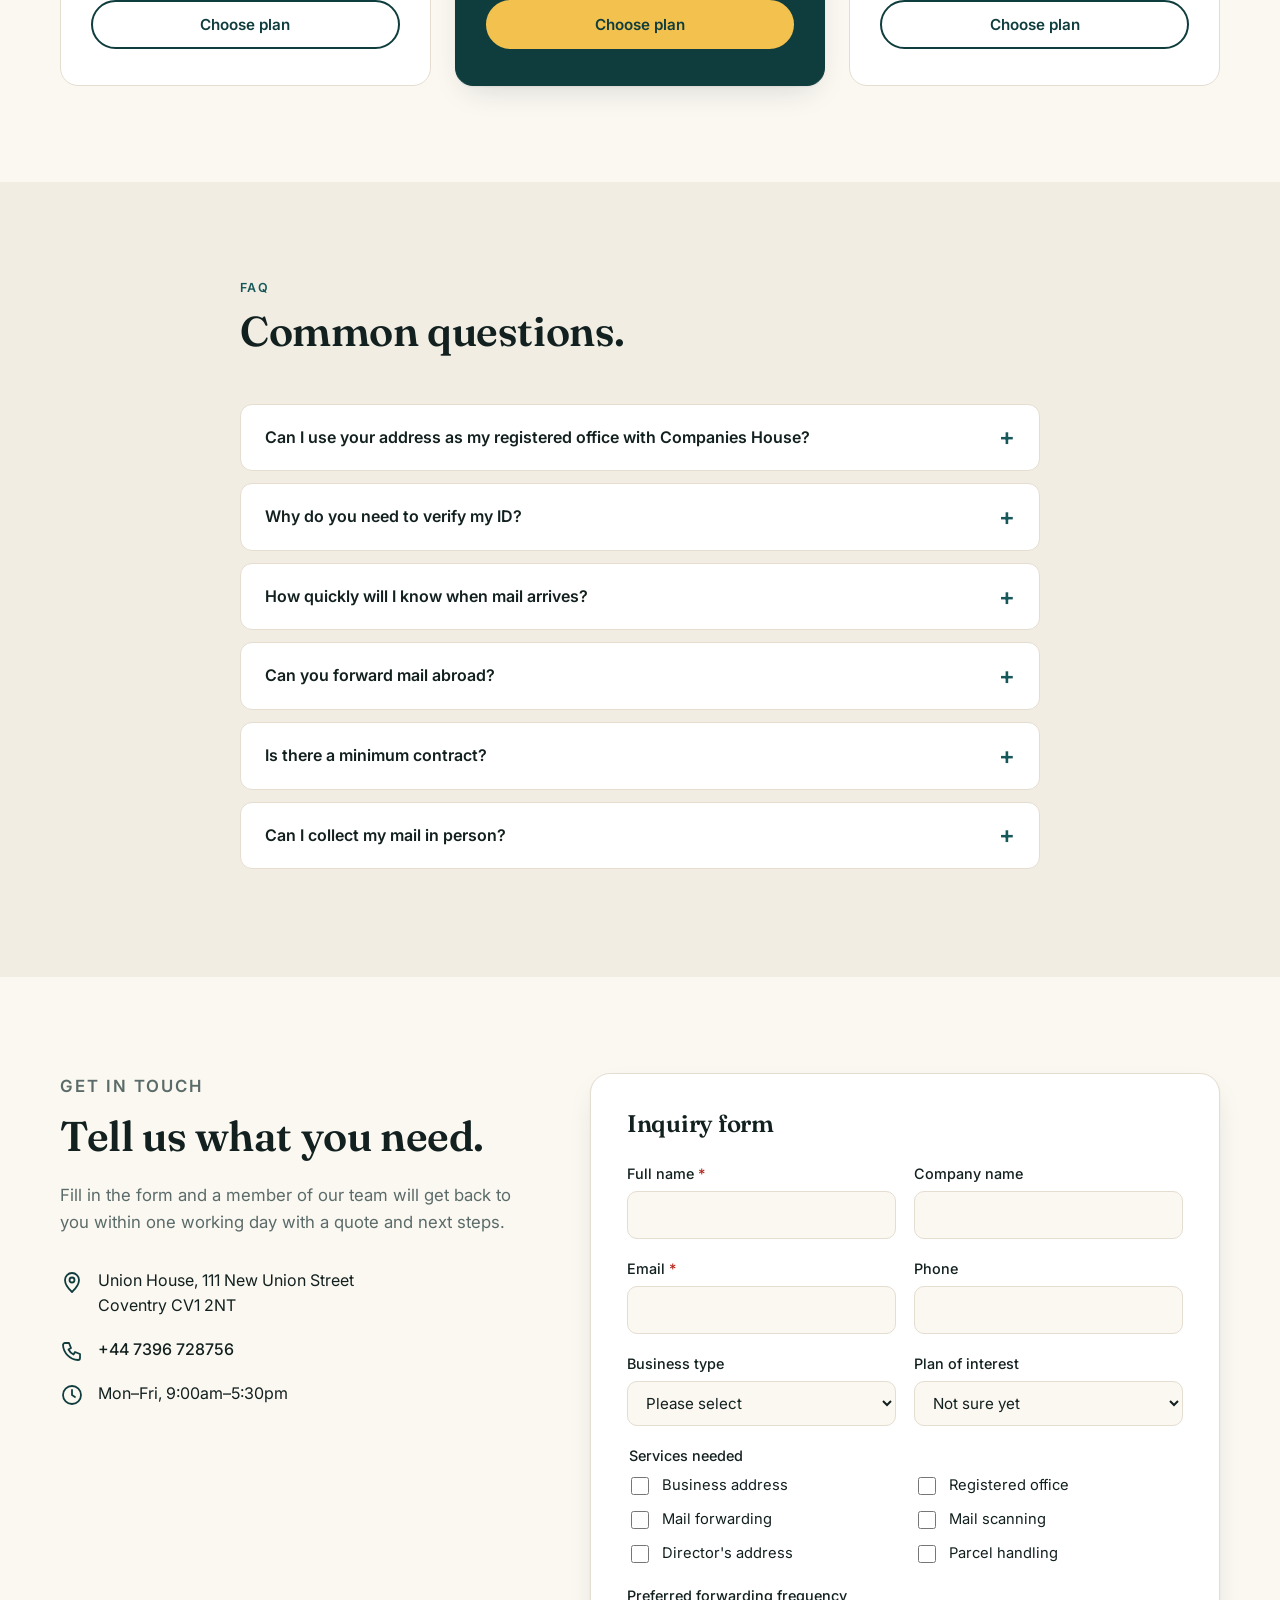
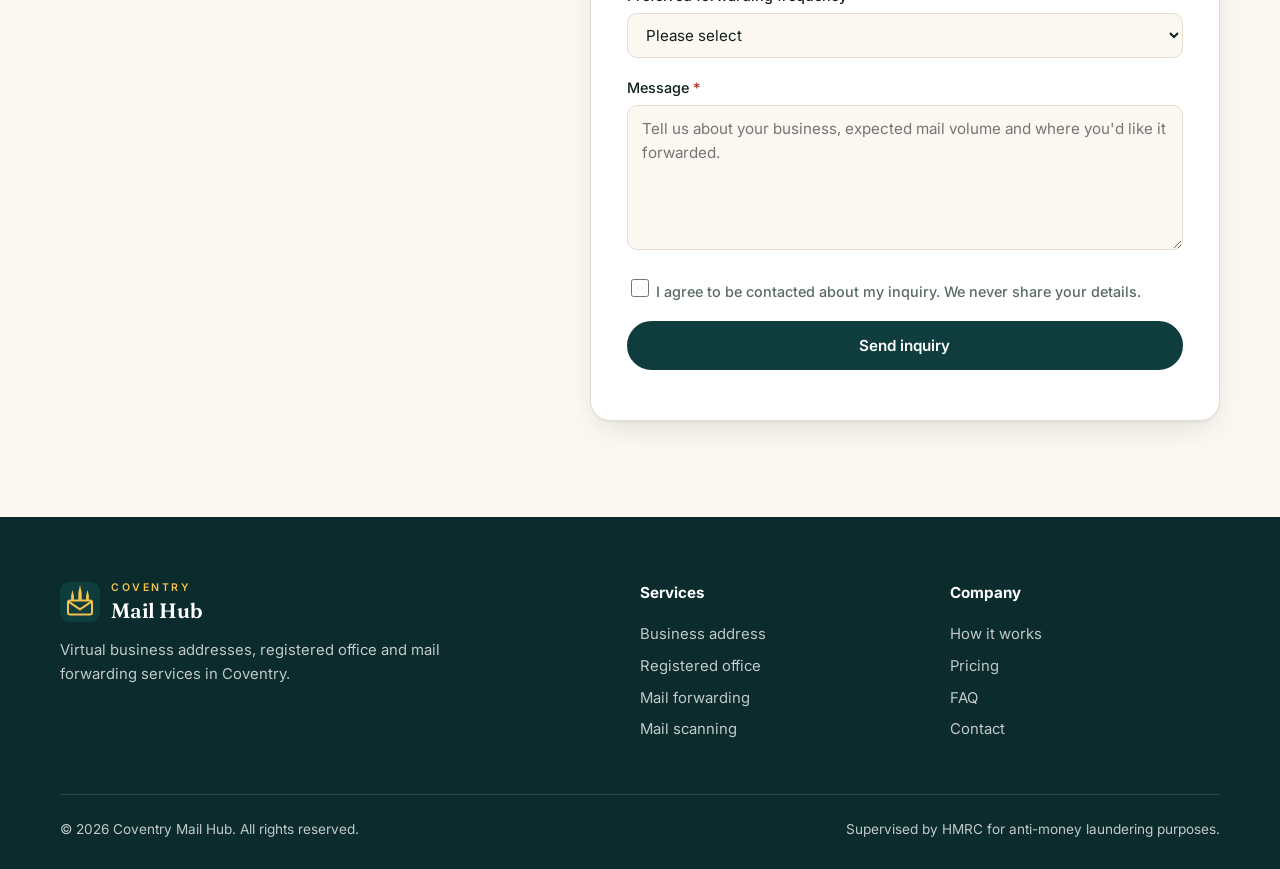
==== commit d378959e: "Add real address and phone, remove email, new spires logo Use Union House, 111 New Union Street, Cov" ====
--- a/index.html
+++ b/index.html
@@ -9,7 +9,7 @@
   <link rel="preconnect" href="https://fonts.gstatic.com" crossorigin>
   <link href="https://fonts.googleapis.com/css2?family=Fraunces:opsz,wght@9..144,500;9..144,600&family=Inter:wght@400;500;600&display=swap" rel="stylesheet">
   <link rel="stylesheet" href="styles.css">
-  <link rel="icon" href="data:image/svg+xml,<svg xmlns='http://www.w3.org/2000/svg' viewBox='0 0 32 32'><rect width='32' height='32' rx='7' fill='%230f3d3e'/><path d='M7 11h18v11H7z' fill='none' stroke='%23f2c14e' stroke-width='2'/><path d='M7 11l9 7 9-7' fill='none' stroke='%23f2c14e' stroke-width='2'/></svg>">
+  <link rel="icon" href="logo-mark.svg" type="image/svg+xml">
 </head>
 <body>
   <a class="skip-link" href="#main">Skip to content</a>
@@ -17,8 +17,8 @@
   <header class="site-header">
     <div class="container nav">
       <a href="#" class="brand" aria-label="Coventry Mail Hub home">
-        <svg class="brand-mark" viewBox="0 0 32 32" aria-hidden="true"><rect width="32" height="32" rx="7"/><path d="M7 11h18v11H7z"/><path d="M7 11l9 7 9-7"/></svg>
-        <span>Coventry <strong>Mail Hub</strong></span>
+        <svg class="brand-mark" viewBox="0 0 40 40" aria-hidden="true"><rect class="bm-bg" width="40" height="40" rx="9"/><path class="bm-spire" d="M20 3l1.7 7.5V18h-3.4v-7.5zM12.5 8l1.4 5.5V18h-2.8v-4.5zM27.5 8l1.4 5.5V18h-2.8v-4.5z"/><rect class="bm-line" x="8" y="18.5" width="24" height="14" rx="2"/><path class="bm-line" d="M8.6 19.6L20 27.4l11.4-7.8"/></svg>
+        <span class="brand-text"><span class="brand-top">Coventry</span><span class="brand-name">Mail Hub</span></span>
       </a>
       <button class="nav-toggle" aria-expanded="false" aria-controls="nav-links" aria-label="Open menu">
         <span></span><span></span><span></span>
@@ -55,7 +55,7 @@
           <div class="envelope-card">
             <div class="stamp">CV1</div>
             <p class="ec-label">Your new business address</p>
-            <p class="ec-address">Your Company Ltd<br>[Building / Suite]<br>[Street name]<br>Coventry CV1 XXX<br>United Kingdom</p>
+            <p class="ec-address">Your Company Ltd<br>Union House<br>111 New Union Street<br>Coventry CV1 2NT<br>United Kingdom</p>
             <div class="ec-lines"><span></span><span></span></div>
           </div>
           <div class="notify-card">
@@ -245,15 +245,11 @@
           <ul class="contact-list">
             <li>
               <svg viewBox="0 0 24 24" aria-hidden="true"><path d="M12 22s7-6.5 7-12a7 7 0 10-14 0c0 5.5 7 12 7 12z"/><circle cx="12" cy="10" r="2.5"/></svg>
-              <span>[Street address]<br>Coventry CV1 XXX</span>
+              <span>Union House, 111 New Union Street<br>Coventry CV1 2NT</span>
             </li>
             <li>
               <svg viewBox="0 0 24 24" aria-hidden="true"><path d="M5 4h4l2 5-2.5 1.5a11 11 0 005 5L15 13l5 2v4a2 2 0 01-2 2A16 16 0 013 6a2 2 0 012-2z"/></svg>
-              <a href="tel:+440000000000">024 0000 0000</a>
-            </li>
-            <li>
-              <svg viewBox="0 0 24 24" aria-hidden="true"><path d="M3 6h18v12H3zM3 6l9 7 9-7"/></svg>
-              <a href="mailto:hello@example.co.uk">hello@example.co.uk</a>
+              <a href="tel:+447396728756">+44 7396 728756</a>
             </li>
             <li>
               <svg viewBox="0 0 24 24" aria-hidden="true"><circle cx="12" cy="12" r="9"/><path d="M12 7v5l3 2"/></svg>
@@ -354,8 +350,8 @@
     <div class="container footer-grid">
       <div>
         <a href="#" class="brand brand-light">
-          <svg class="brand-mark" viewBox="0 0 32 32" aria-hidden="true"><rect width="32" height="32" rx="7"/><path d="M7 11h18v11H7z"/><path d="M7 11l9 7 9-7"/></svg>
-          <span>Coventry <strong>Mail Hub</strong></span>
+          <svg class="brand-mark" viewBox="0 0 40 40" aria-hidden="true"><rect class="bm-bg" width="40" height="40" rx="9"/><path class="bm-spire" d="M20 3l1.7 7.5V18h-3.4v-7.5zM12.5 8l1.4 5.5V18h-2.8v-4.5zM27.5 8l1.4 5.5V18h-2.8v-4.5z"/><rect class="bm-line" x="8" y="18.5" width="24" height="14" rx="2"/><path class="bm-line" d="M8.6 19.6L20 27.4l11.4-7.8"/></svg>
+        <span class="brand-text"><span class="brand-top">Coventry</span><span class="brand-name">Mail Hub</span></span>
         </a>
         <p>Virtual business addresses, registered office and mail forwarding services in Coventry.</p>
       </div>
--- a/styles.css
+++ b/styles.css
@@ -68,11 +68,14 @@
 }
 .site-header.scrolled { border-bottom-color: var(--line); }
 .nav { display: flex; align-items: center; justify-content: space-between; height: 70px; }
-.brand { display: flex; align-items: center; gap: 10px; text-decoration: none; color: var(--ink); font-size: 1.1rem; }
-.brand strong { font-weight: 600; }
-.brand-mark { width: 34px; height: 34px; }
-.brand-mark rect { fill: var(--brand); }
-.brand-mark path { fill: none; stroke: var(--accent); stroke-width: 2; stroke-linejoin: round; }
+.brand { display: flex; align-items: center; gap: 11px; text-decoration: none; color: var(--ink); }
+.brand-mark { width: 40px; height: 40px; flex: none; }
+.bm-bg { fill: var(--brand); }
+.bm-spire { fill: var(--accent); }
+.bm-line { fill: none; stroke: var(--accent); stroke-width: 2; stroke-linejoin: round; stroke-linecap: round; }
+.brand-text { display: flex; flex-direction: column; line-height: 1; }
+.brand-top { font: 600 .66rem var(--sans); letter-spacing: .24em; text-transform: uppercase; color: var(--brand-2); margin-bottom: 4px; }
+.brand-name { font: 600 1.3rem var(--serif); letter-spacing: -.01em; }
 .nav-links { display: flex; align-items: center; gap: 28px; }
 .nav-links a:not(.btn) { color: var(--ink); text-decoration: none; font-weight: 500; font-size: .95rem; }
 .nav-links a:not(.btn):hover { color: var(--brand-2); }
@@ -224,6 +227,7 @@
 .footer-grid { display: grid; grid-template-columns: 2fr 1fr 1fr; gap: 40px; }
 .footer-grid > div:first-child p { max-width: 30em; margin-top: 16px; }
 .brand-light { color: #fff; }
+.brand-light .brand-top { color: var(--accent); }
 .site-footer h4 { color: #fff; margin: 0 0 14px; font-size: .95rem; }
 .site-footer a:not(.brand) { display: block; color: rgba(255, 255, 255, .75); text-decoration: none; padding: 4px 0; }
 .site-footer a:not(.brand):hover { color: var(--accent); }
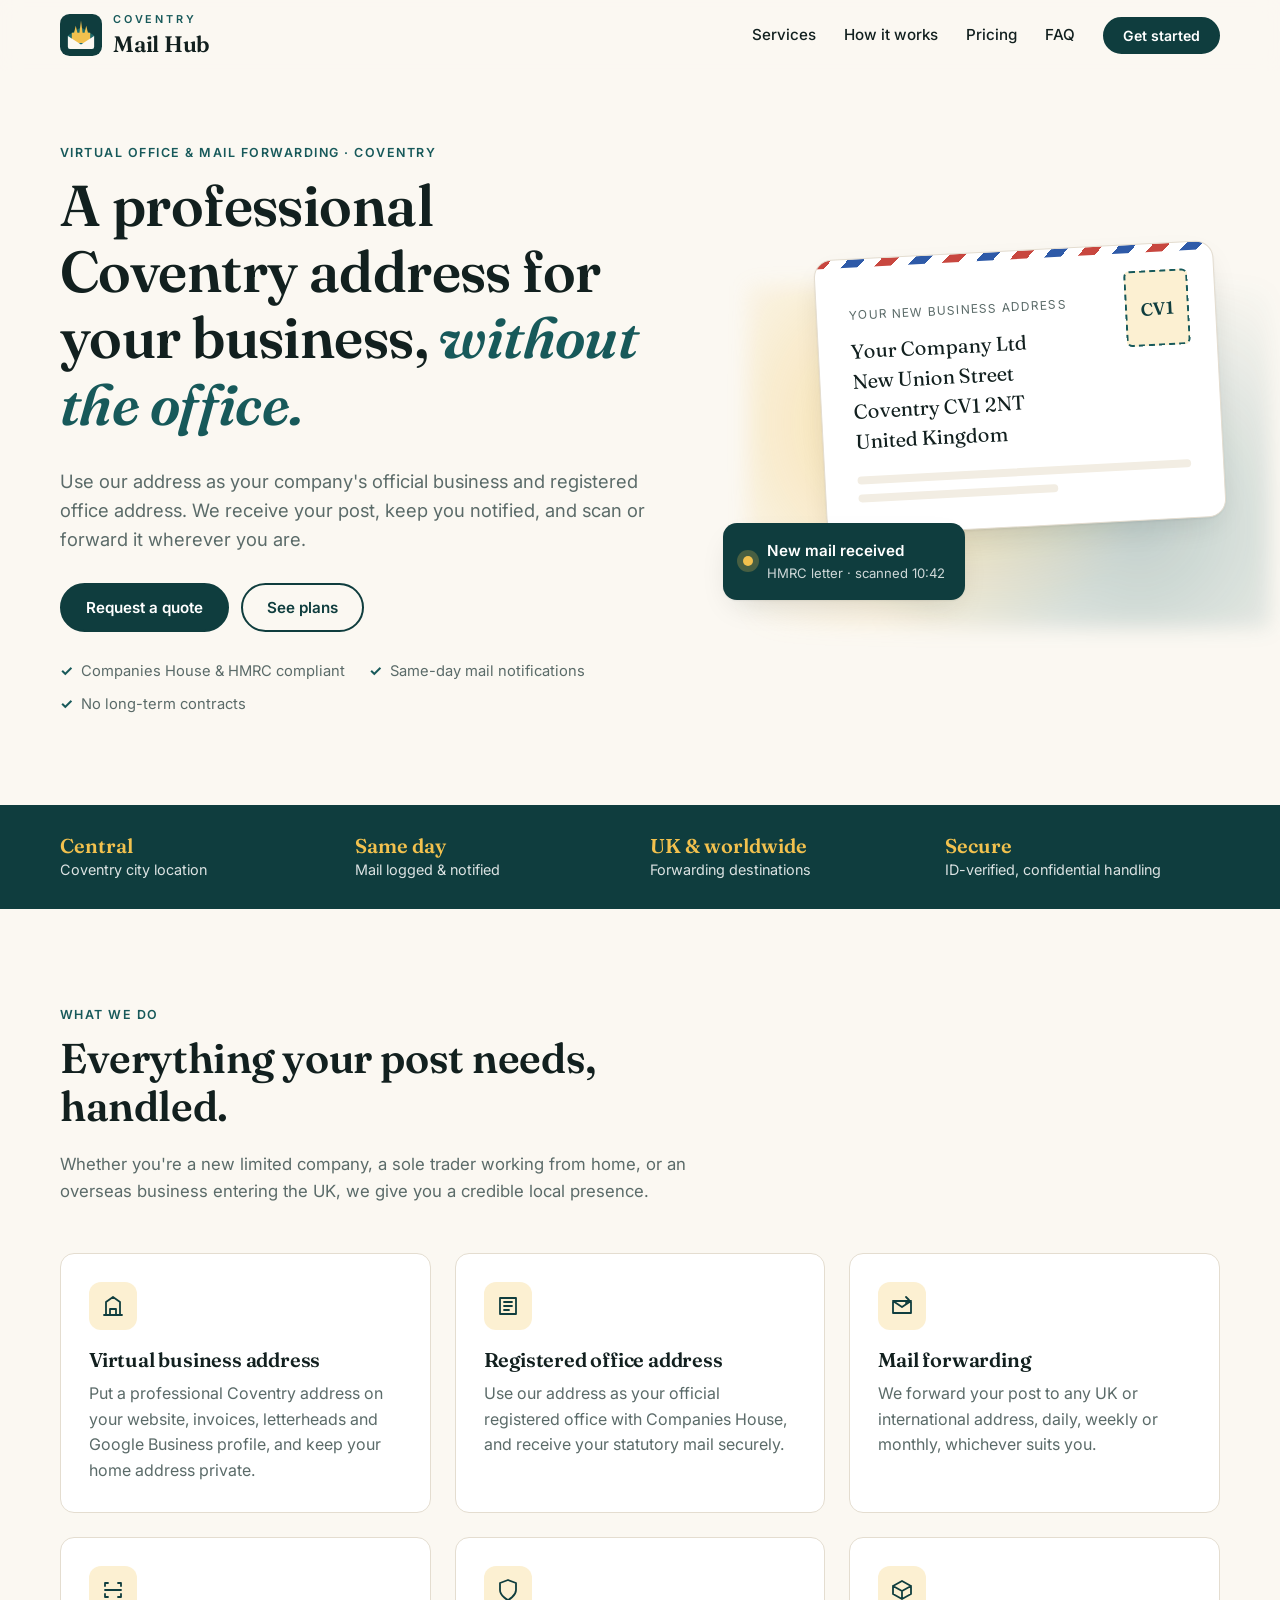
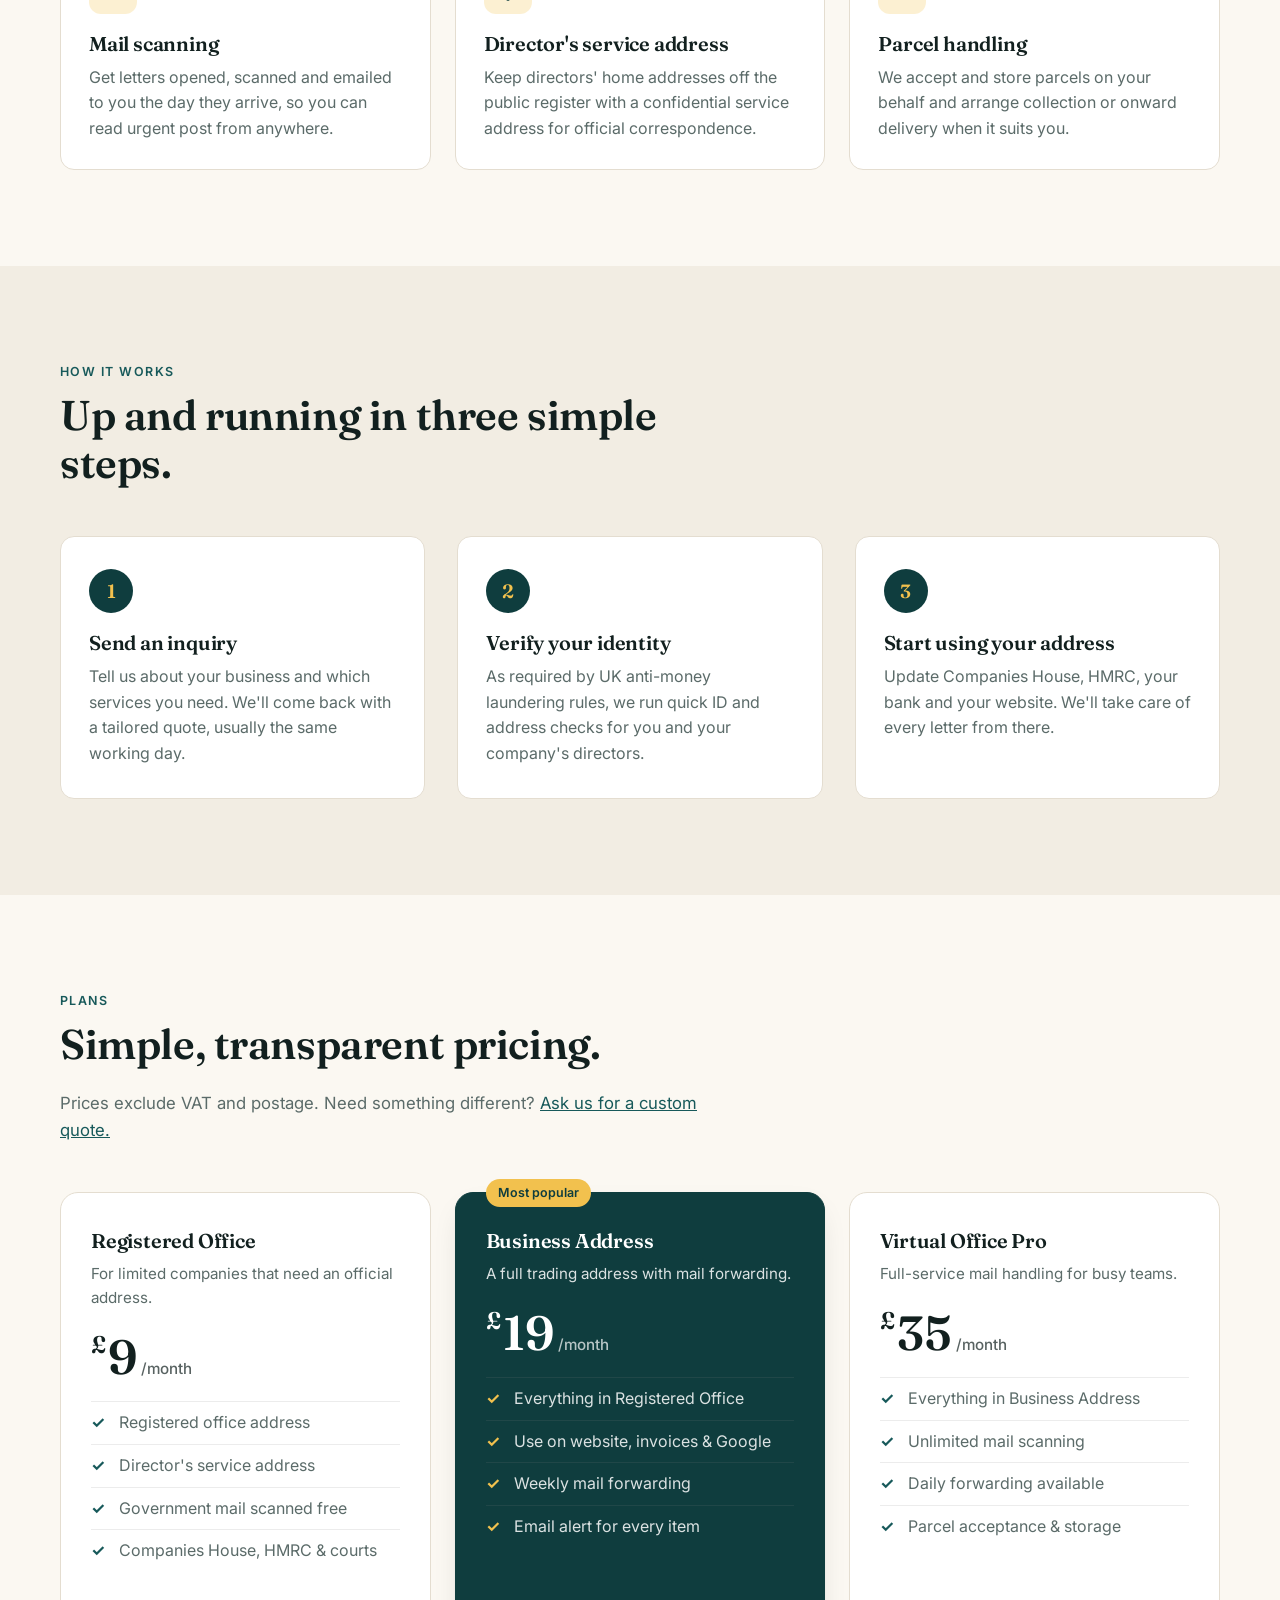
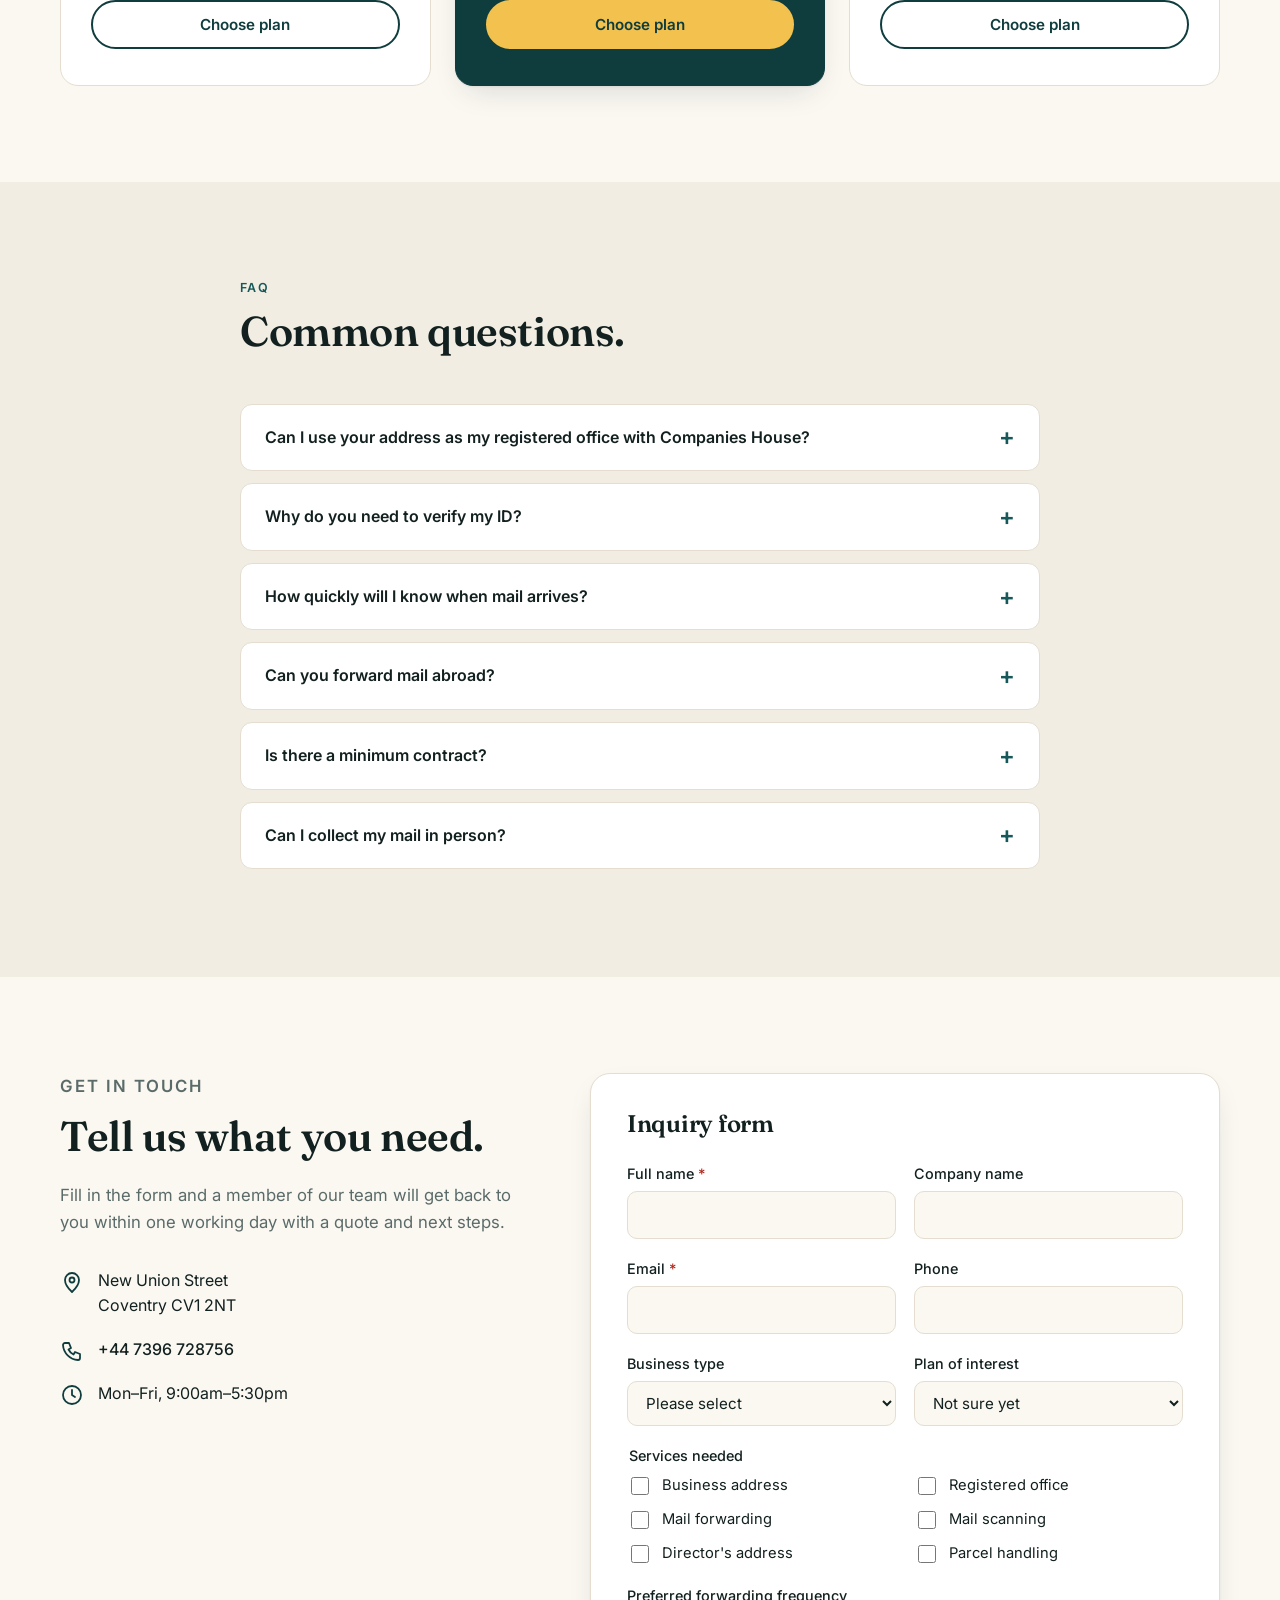
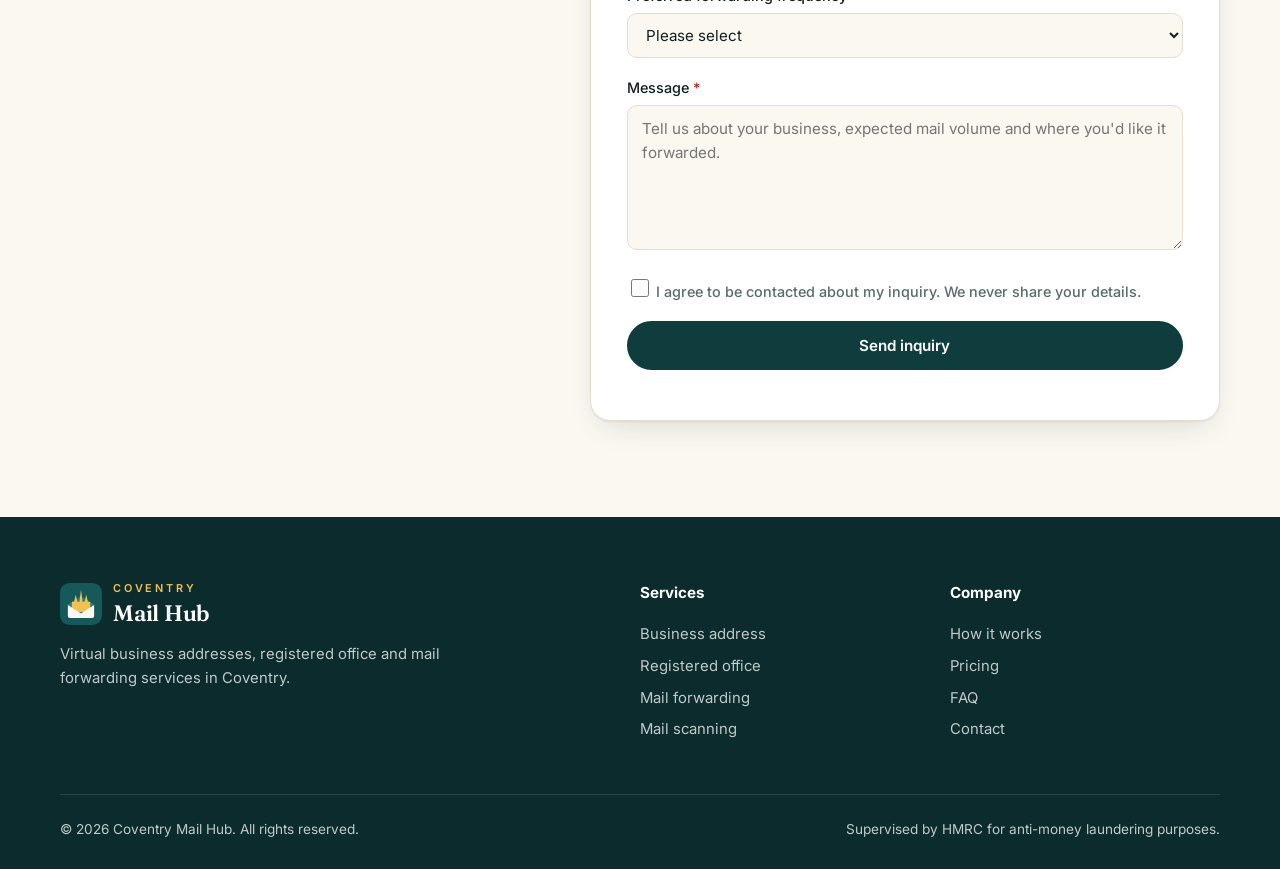
==== commit 7205404b: "Redesign logo and shorten address New mark shows Coventry's three spires rising like a letter from a" ====
--- a/index.html
+++ b/index.html
@@ -17,7 +17,7 @@
   <header class="site-header">
     <div class="container nav">
       <a href="#" class="brand" aria-label="Coventry Mail Hub home">
-        <svg class="brand-mark" viewBox="0 0 40 40" aria-hidden="true"><rect class="bm-bg" width="40" height="40" rx="9"/><path class="bm-spire" d="M20 3l1.7 7.5V18h-3.4v-7.5zM12.5 8l1.4 5.5V18h-2.8v-4.5zM27.5 8l1.4 5.5V18h-2.8v-4.5z"/><rect class="bm-line" x="8" y="18.5" width="24" height="14" rx="2"/><path class="bm-line" d="M8.6 19.6L20 27.4l11.4-7.8"/></svg>
+        <svg class="brand-mark" viewBox="0 0 48 48" aria-hidden="true"><rect class="bm-bg" width="48" height="48" rx="11"/><path class="bm-back" d="M9 24.5L24 15l15 9.5v13A2.5 2.5 0 0 1 36.5 40h-25A2.5 2.5 0 0 1 9 37.5z"/><path class="bm-letter" d="M13.5 33V21.5h2.6L18 13.5l1.9 8h2.3L24 7.5l1.8 14h2.3l1.9-8 1.9 8h2.6V33z"/><path class="bm-front" d="M9 25.2l15 9.6 15-9.6v12.3a2.5 2.5 0 0 1-2.5 2.5h-25A2.5 2.5 0 0 1 9 37.5z"/></svg>
         <span class="brand-text"><span class="brand-top">Coventry</span><span class="brand-name">Mail Hub</span></span>
       </a>
       <button class="nav-toggle" aria-expanded="false" aria-controls="nav-links" aria-label="Open menu">
@@ -55,7 +55,7 @@
           <div class="envelope-card">
             <div class="stamp">CV1</div>
             <p class="ec-label">Your new business address</p>
-            <p class="ec-address">Your Company Ltd<br>Union House<br>111 New Union Street<br>Coventry CV1 2NT<br>United Kingdom</p>
+            <p class="ec-address">Your Company Ltd<br>New Union Street<br>Coventry CV1 2NT<br>United Kingdom</p>
             <div class="ec-lines"><span></span><span></span></div>
           </div>
           <div class="notify-card">
@@ -245,7 +245,7 @@
           <ul class="contact-list">
             <li>
               <svg viewBox="0 0 24 24" aria-hidden="true"><path d="M12 22s7-6.5 7-12a7 7 0 10-14 0c0 5.5 7 12 7 12z"/><circle cx="12" cy="10" r="2.5"/></svg>
-              <span>Union House, 111 New Union Street<br>Coventry CV1 2NT</span>
+              <span>New Union Street<br>Coventry CV1 2NT</span>
             </li>
             <li>
               <svg viewBox="0 0 24 24" aria-hidden="true"><path d="M5 4h4l2 5-2.5 1.5a11 11 0 005 5L15 13l5 2v4a2 2 0 01-2 2A16 16 0 013 6a2 2 0 012-2z"/></svg>
@@ -258,7 +258,7 @@
           </ul>
         </div>
 
-        <form id="inquiry-form" class="form" action="https://formspree.io/f/YOUR_FORM_ID" method="POST" novalidate>
+        <form id="inquiry-form" class="form" novalidate>
           <h3>Inquiry form</h3>
           <div class="form-row">
             <div class="field">
@@ -350,7 +350,7 @@
     <div class="container footer-grid">
       <div>
         <a href="#" class="brand brand-light">
-          <svg class="brand-mark" viewBox="0 0 40 40" aria-hidden="true"><rect class="bm-bg" width="40" height="40" rx="9"/><path class="bm-spire" d="M20 3l1.7 7.5V18h-3.4v-7.5zM12.5 8l1.4 5.5V18h-2.8v-4.5zM27.5 8l1.4 5.5V18h-2.8v-4.5z"/><rect class="bm-line" x="8" y="18.5" width="24" height="14" rx="2"/><path class="bm-line" d="M8.6 19.6L20 27.4l11.4-7.8"/></svg>
+          <svg class="brand-mark" viewBox="0 0 48 48" aria-hidden="true"><rect class="bm-bg" width="48" height="48" rx="11"/><path class="bm-back" d="M9 24.5L24 15l15 9.5v13A2.5 2.5 0 0 1 36.5 40h-25A2.5 2.5 0 0 1 9 37.5z"/><path class="bm-letter" d="M13.5 33V21.5h2.6L18 13.5l1.9 8h2.3L24 7.5l1.8 14h2.3l1.9-8 1.9 8h2.6V33z"/><path class="bm-front" d="M9 25.2l15 9.6 15-9.6v12.3a2.5 2.5 0 0 1-2.5 2.5h-25A2.5 2.5 0 0 1 9 37.5z"/></svg>
         <span class="brand-text"><span class="brand-top">Coventry</span><span class="brand-name">Mail Hub</span></span>
         </a>
         <p>Virtual business addresses, registered office and mail forwarding services in Coventry.</p>
--- a/styles.css
+++ b/styles.css
@@ -69,13 +69,14 @@
 .site-header.scrolled { border-bottom-color: var(--line); }
 .nav { display: flex; align-items: center; justify-content: space-between; height: 70px; }
 .brand { display: flex; align-items: center; gap: 11px; text-decoration: none; color: var(--ink); }
-.brand-mark { width: 40px; height: 40px; flex: none; }
+.brand-mark { width: 42px; height: 42px; flex: none; }
 .bm-bg { fill: var(--brand); }
-.bm-spire { fill: var(--accent); }
-.bm-line { fill: none; stroke: var(--accent); stroke-width: 2; stroke-linejoin: round; stroke-linecap: round; }
+.bm-back { fill: #1d6b6c; }
+.bm-letter { fill: var(--accent); }
+.bm-front { fill: var(--bg); }
 .brand-text { display: flex; flex-direction: column; line-height: 1; }
-.brand-top { font: 600 .66rem var(--sans); letter-spacing: .24em; text-transform: uppercase; color: var(--brand-2); margin-bottom: 4px; }
-.brand-name { font: 600 1.3rem var(--serif); letter-spacing: -.01em; }
+.brand-top { font: 600 .68rem var(--sans); letter-spacing: .26em; text-transform: uppercase; color: var(--brand-2); margin-bottom: 4px; }
+.brand-name { font: 600 1.4rem var(--serif); letter-spacing: -.01em; }
 .nav-links { display: flex; align-items: center; gap: 28px; }
 .nav-links a:not(.btn) { color: var(--ink); text-decoration: none; font-weight: 500; font-size: .95rem; }
 .nav-links a:not(.btn):hover { color: var(--brand-2); }
@@ -228,6 +229,8 @@
 .footer-grid > div:first-child p { max-width: 30em; margin-top: 16px; }
 .brand-light { color: #fff; }
 .brand-light .brand-top { color: var(--accent); }
+.brand-light .bm-bg { fill: var(--brand-2); }
+.brand-light .bm-back { fill: #24807f; }
 .site-footer h4 { color: #fff; margin: 0 0 14px; font-size: .95rem; }
 .site-footer a:not(.brand) { display: block; color: rgba(255, 255, 255, .75); text-decoration: none; padding: 4px 0; }
 .site-footer a:not(.brand):hover { color: var(--accent); }
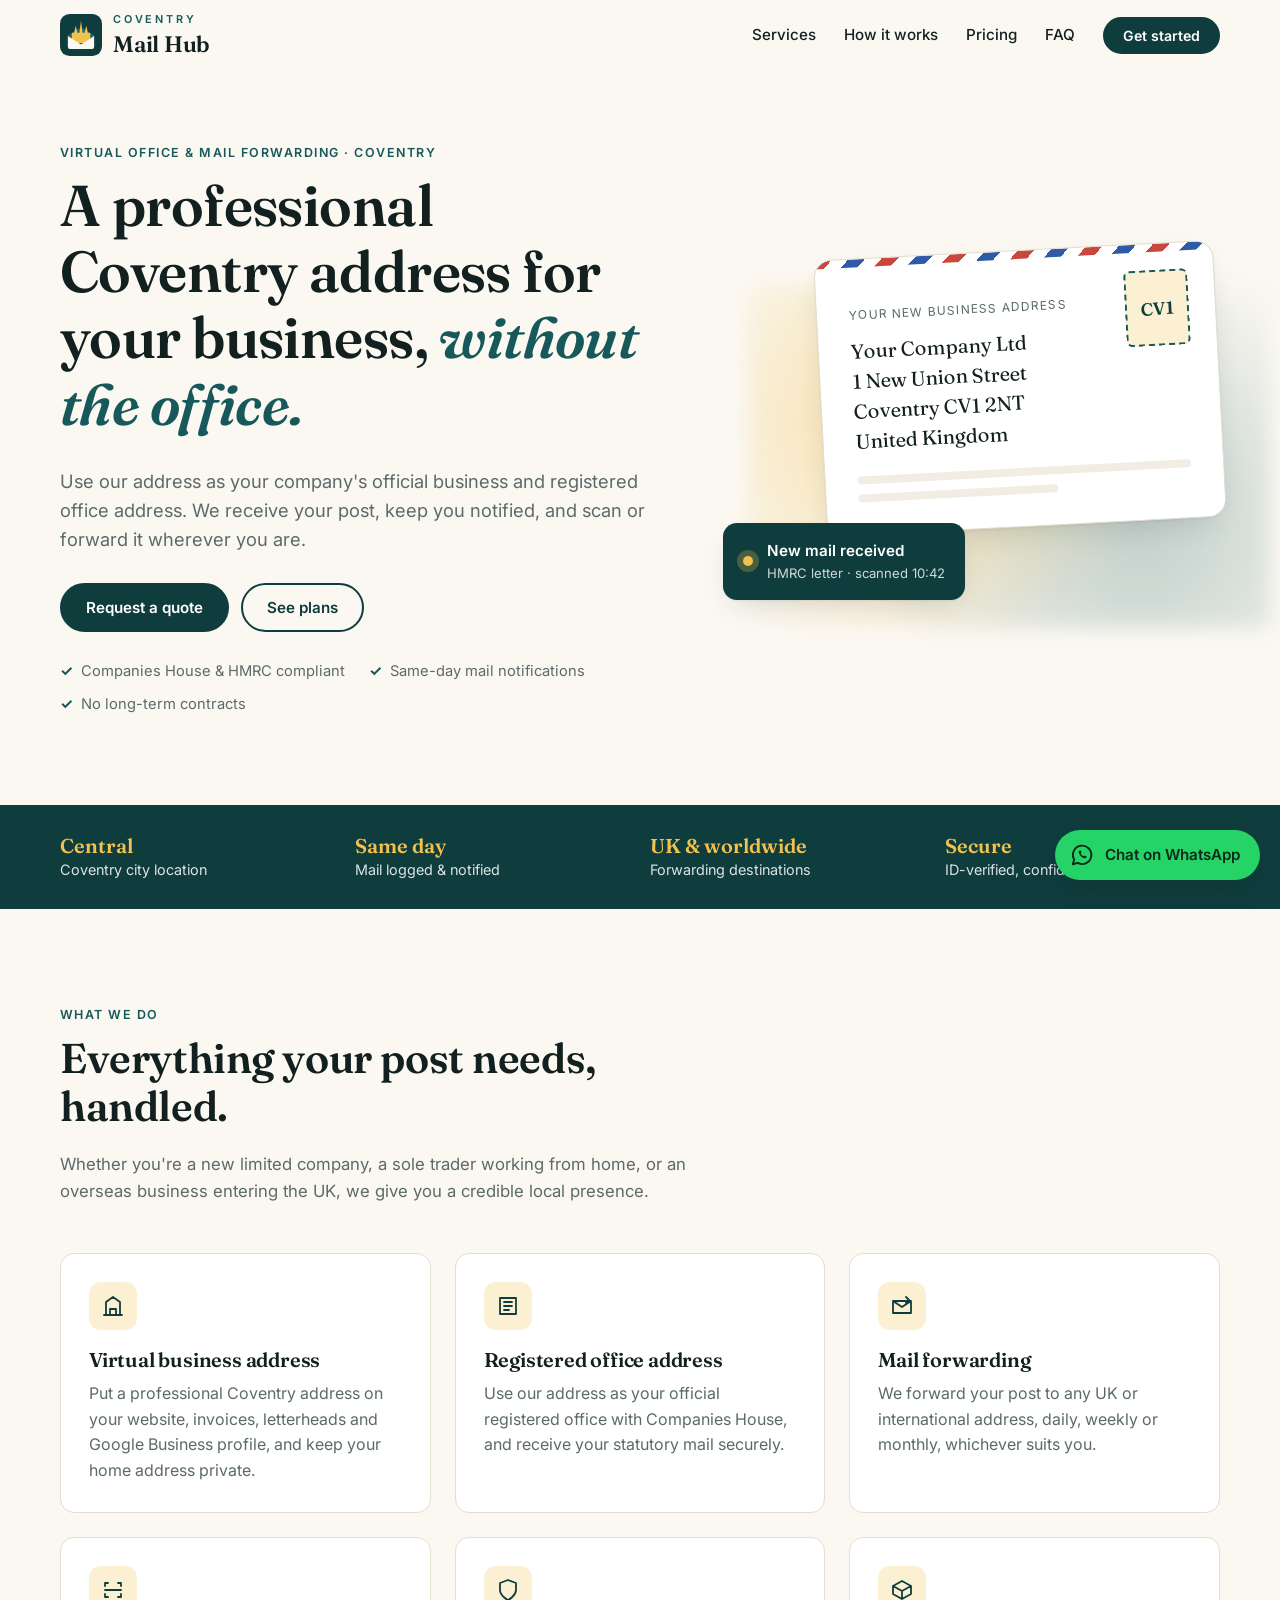
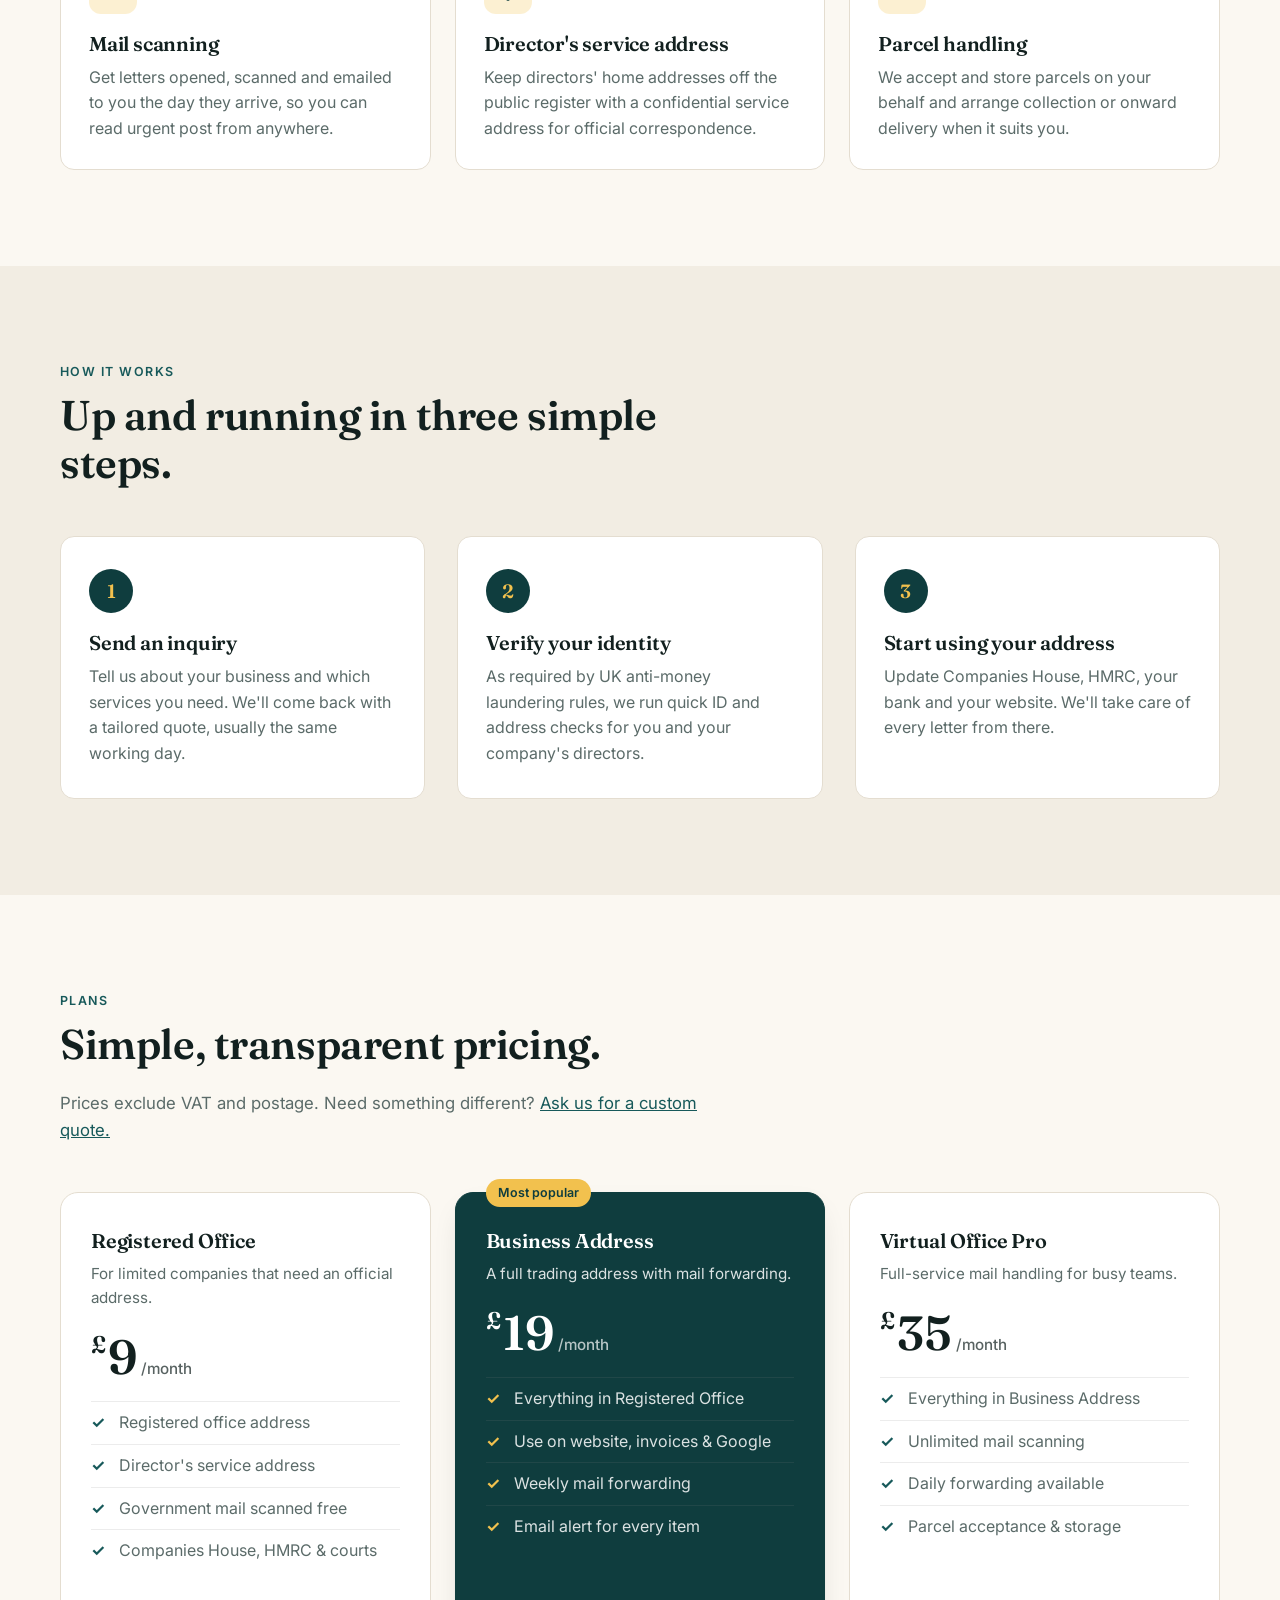
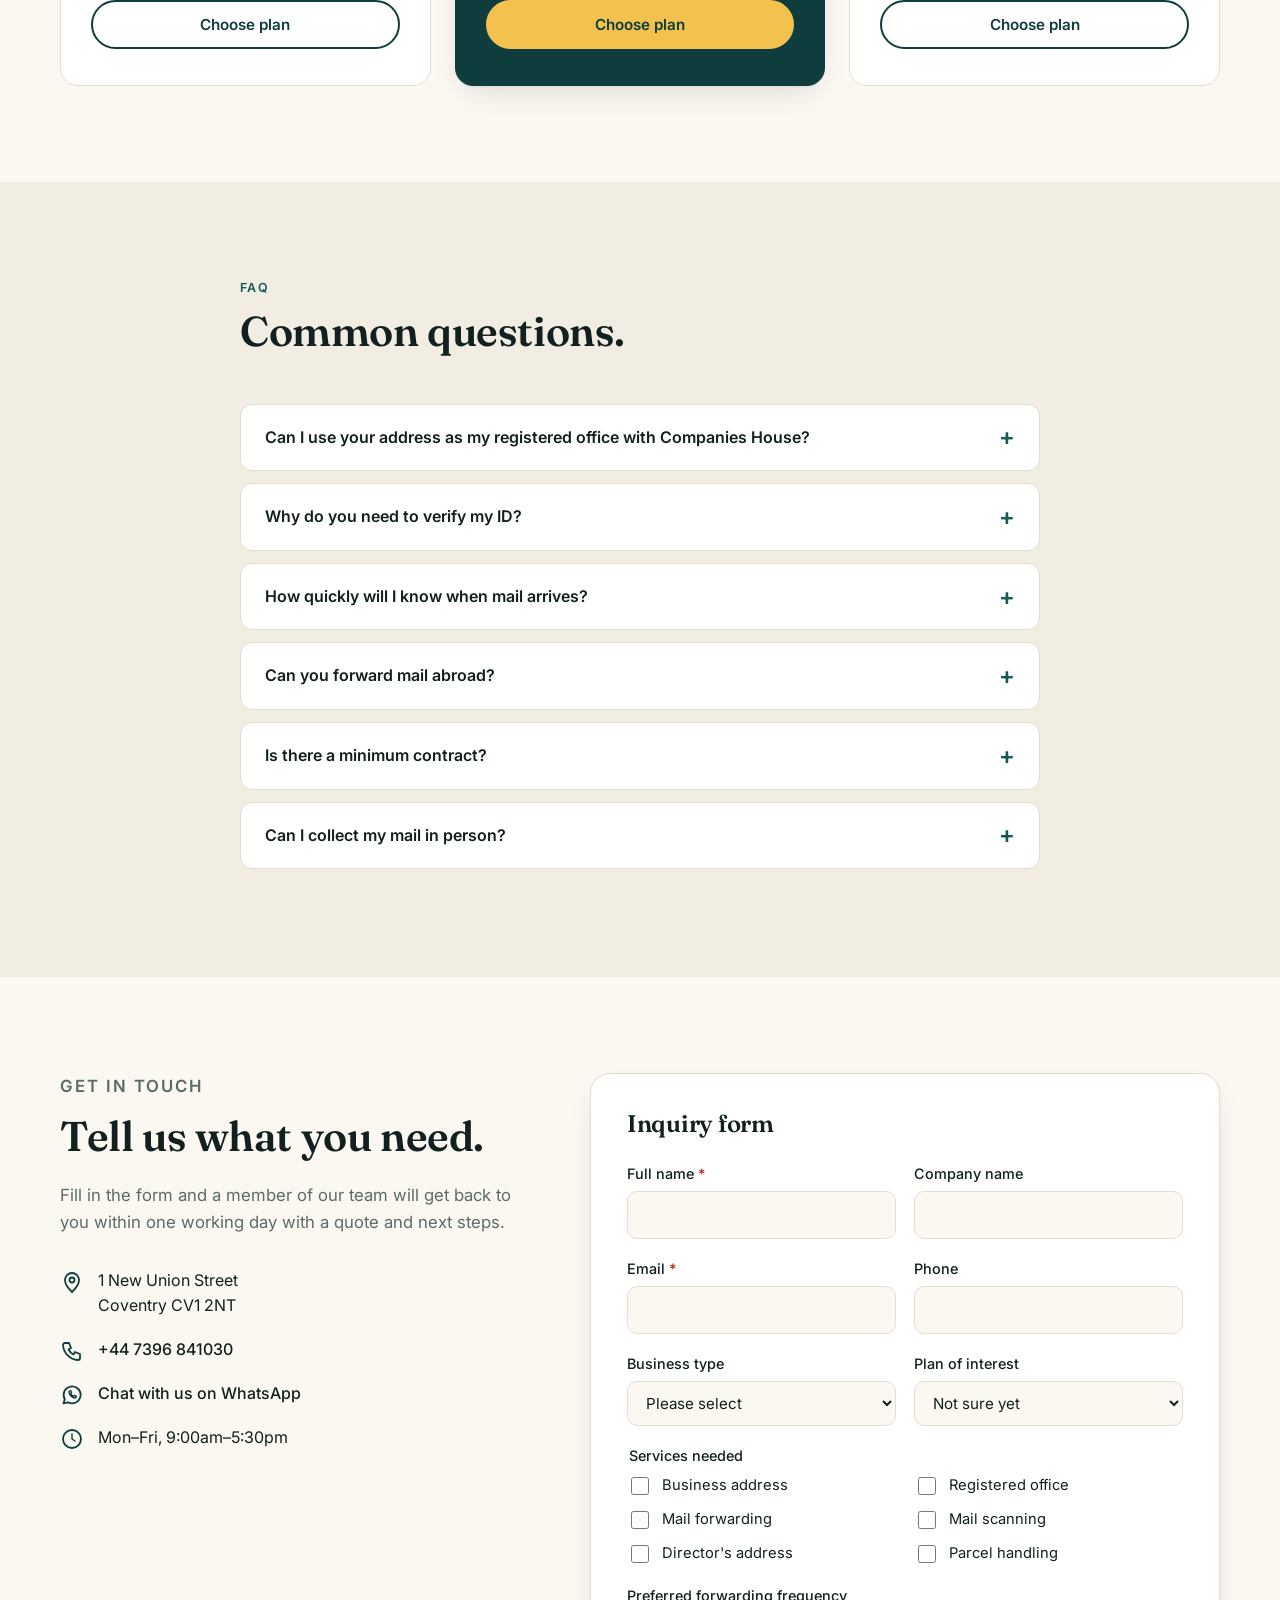
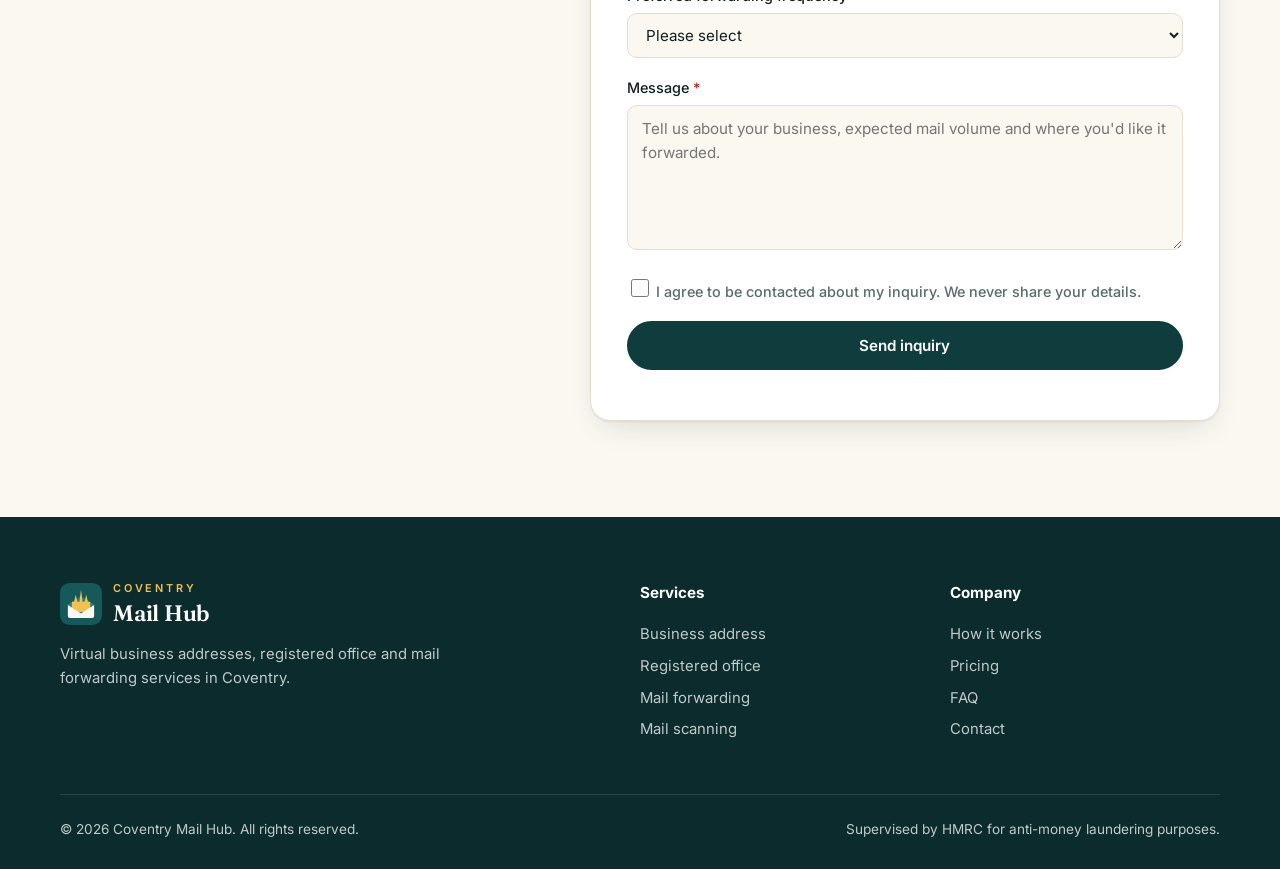
==== commit 21ed4acb: "Update address and phone, add WhatsApp chat Address is now 1 New Union Street, Coventry CV1 2NT and " ====
--- a/index.html
+++ b/index.html
@@ -55,7 +55,7 @@
           <div class="envelope-card">
             <div class="stamp">CV1</div>
             <p class="ec-label">Your new business address</p>
-            <p class="ec-address">Your Company Ltd<br>New Union Street<br>Coventry CV1 2NT<br>United Kingdom</p>
+            <p class="ec-address">Your Company Ltd<br>1 New Union Street<br>Coventry CV1 2NT<br>United Kingdom</p>
             <div class="ec-lines"><span></span><span></span></div>
           </div>
           <div class="notify-card">
@@ -245,11 +245,15 @@
           <ul class="contact-list">
             <li>
               <svg viewBox="0 0 24 24" aria-hidden="true"><path d="M12 22s7-6.5 7-12a7 7 0 10-14 0c0 5.5 7 12 7 12z"/><circle cx="12" cy="10" r="2.5"/></svg>
-              <span>New Union Street<br>Coventry CV1 2NT</span>
+              <span>1 New Union Street<br>Coventry CV1 2NT</span>
             </li>
             <li>
               <svg viewBox="0 0 24 24" aria-hidden="true"><path d="M5 4h4l2 5-2.5 1.5a11 11 0 005 5L15 13l5 2v4a2 2 0 01-2 2A16 16 0 013 6a2 2 0 012-2z"/></svg>
-              <a href="tel:+447396728756">+44 7396 728756</a>
+              <a href="tel:+447396841030">+44 7396 841030</a>
+            </li>
+            <li>
+              <svg viewBox="0 0 24 24" aria-hidden="true"><path d="M3.5 20.5l1.3-4.3A8.5 8.5 0 1 1 8 19.3z"/><path d="M9 8.5c0 3.2 2.8 6.5 6.5 6.5l1-1.6-2-1-1 .8a5 5 0 0 1-2.7-2.7l.8-1-1-2z"/></svg>
+              <a href="https://wa.me/447396841030?text=Hi%20Coventry%20Mail%20Hub%2C%20I%27d%20like%20to%20ask%20about%20your%20virtual%20address%20and%20mail%20forwarding%20services." target="_blank" rel="noopener">Chat with us on WhatsApp</a>
             </li>
             <li>
               <svg viewBox="0 0 24 24" aria-hidden="true"><circle cx="12" cy="12" r="9"/><path d="M12 7v5l3 2"/></svg>
@@ -376,6 +380,11 @@
     </div>
   </footer>
 
+  <a class="wa-float" href="https://wa.me/447396841030?text=Hi%20Coventry%20Mail%20Hub%2C%20I%27d%20like%20to%20ask%20about%20your%20virtual%20address%20and%20mail%20forwarding%20services." target="_blank" rel="noopener" aria-label="Chat with us on WhatsApp">
+    <svg viewBox="0 0 24 24" aria-hidden="true"><path d="M3.5 20.5l1.3-4.3A8.5 8.5 0 1 1 8 19.3z"/><path d="M9 8.5c0 3.2 2.8 6.5 6.5 6.5l1-1.6-2-1-1 .8a5 5 0 0 1-2.7-2.7l.8-1-1-2z"/></svg>
+    <span>Chat on WhatsApp</span>
+  </a>
+
   <script src="script.js"></script>
 </body>
 </html>
--- a/styles.css
+++ b/styles.css
@@ -237,6 +237,24 @@
 .footer-bottom { display: flex; flex-wrap: wrap; justify-content: space-between; gap: 8px; border-top: 1px solid rgba(255, 255, 255, .12); margin-top: 48px; padding-top: 24px; font-size: .85rem; }
 .footer-bottom p { margin: 0; }
 
+/* WhatsApp chat button */
+.wa-float {
+  position: fixed; z-index: 60;
+  right: 20px; bottom: calc(20px + env(safe-area-inset-bottom, 0px));
+  display: flex; align-items: center; gap: 10px;
+  background: #25d366; color: #0b2b1a; text-decoration: none; font-weight: 600; font-size: .95rem;
+  padding: 12px 20px 12px 14px; border-radius: 999px;
+  box-shadow: 0 8px 24px -6px rgba(18, 32, 31, .35); transition: transform .15s, box-shadow .15s;
+}
+.wa-float:hover { transform: translateY(-2px); box-shadow: 0 12px 28px -6px rgba(18, 32, 31, .4); }
+.wa-float svg { width: 26px; height: 26px; fill: none; stroke: currentColor; stroke-width: 1.8; stroke-linejoin: round; }
+.wa-float svg path:last-child { fill: currentColor; stroke: none; }
+.contact-list svg path:last-child:not(:first-child) { stroke-width: 1.4; }
+@media (max-width: 640px) {
+  .wa-float { padding: 14px; right: 16px; }
+  .wa-float span { position: absolute; width: 1px; height: 1px; overflow: hidden; clip: rect(0 0 0 0); }
+}
+
 /* Reveal on scroll */
 .reveal { opacity: 0; transform: translateY(16px); transition: opacity .6s ease, transform .6s ease; }
 .reveal.visible { opacity: 1; transform: none; }
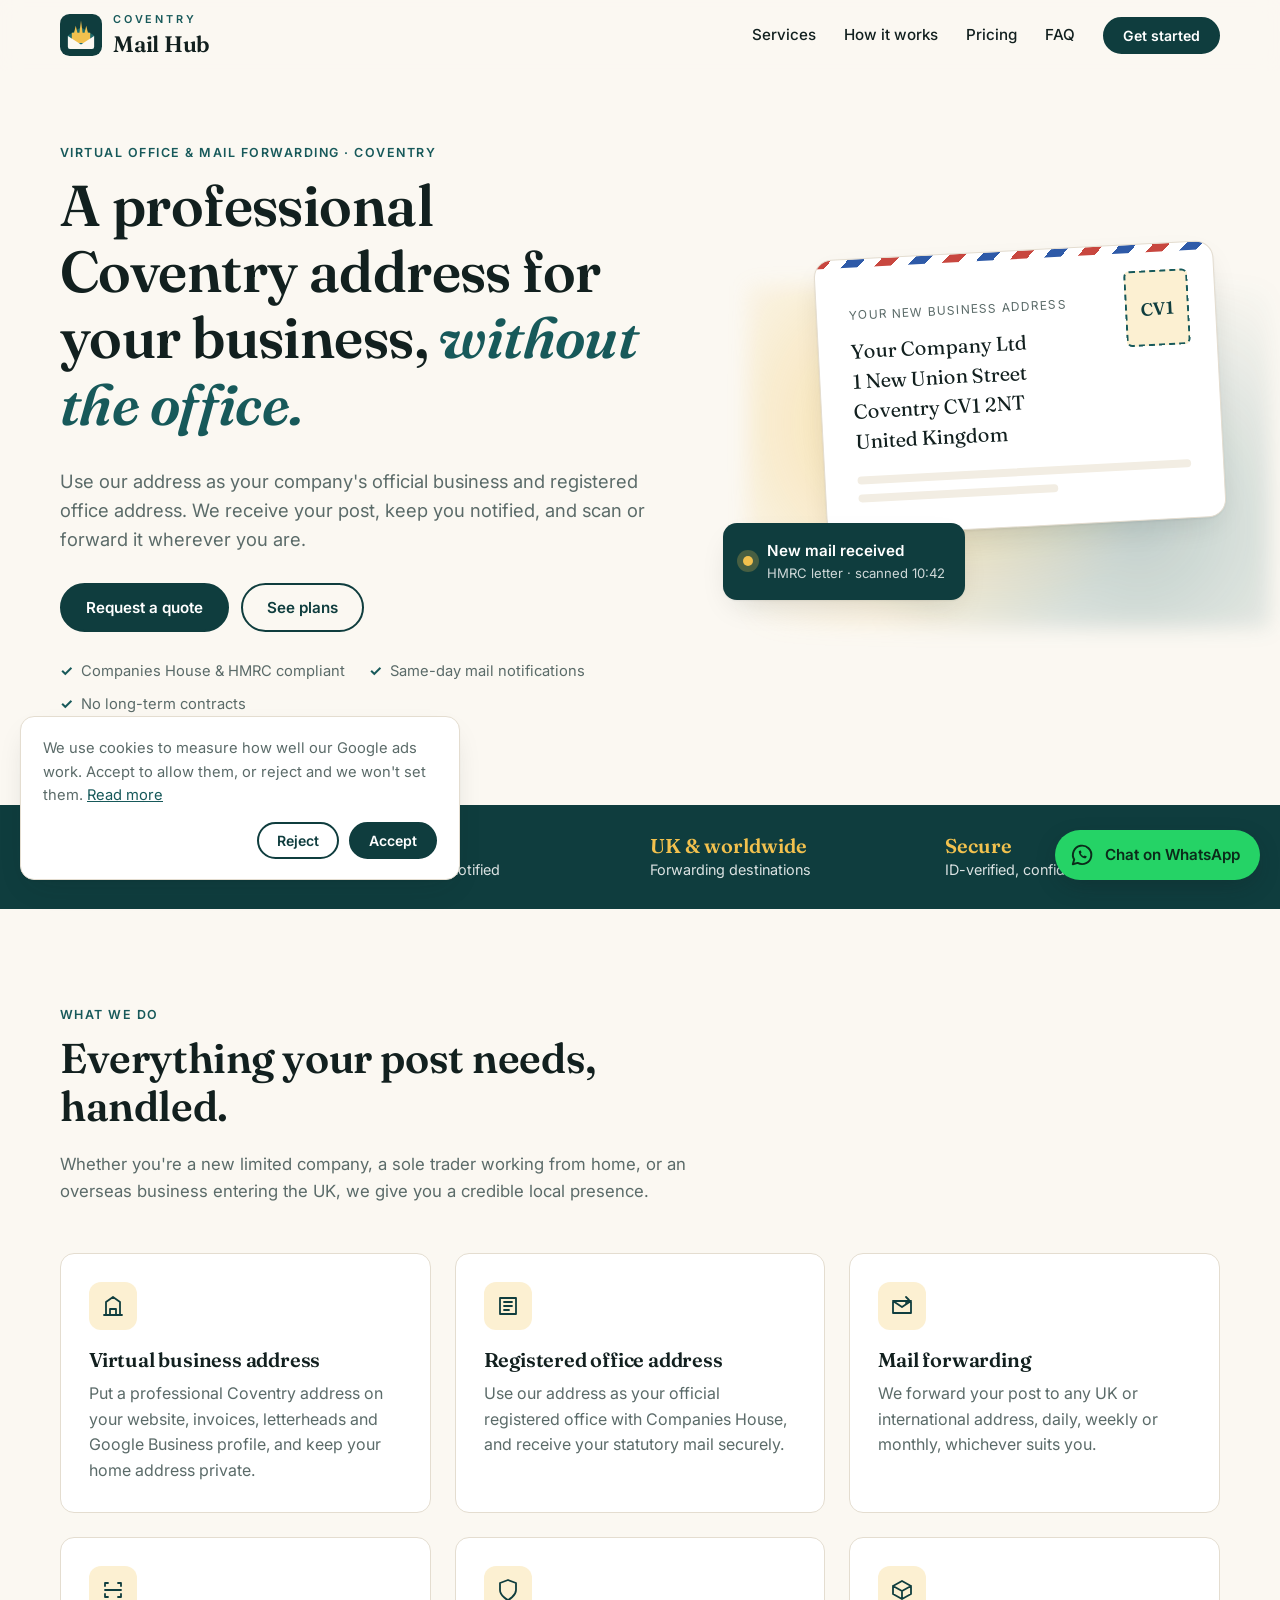
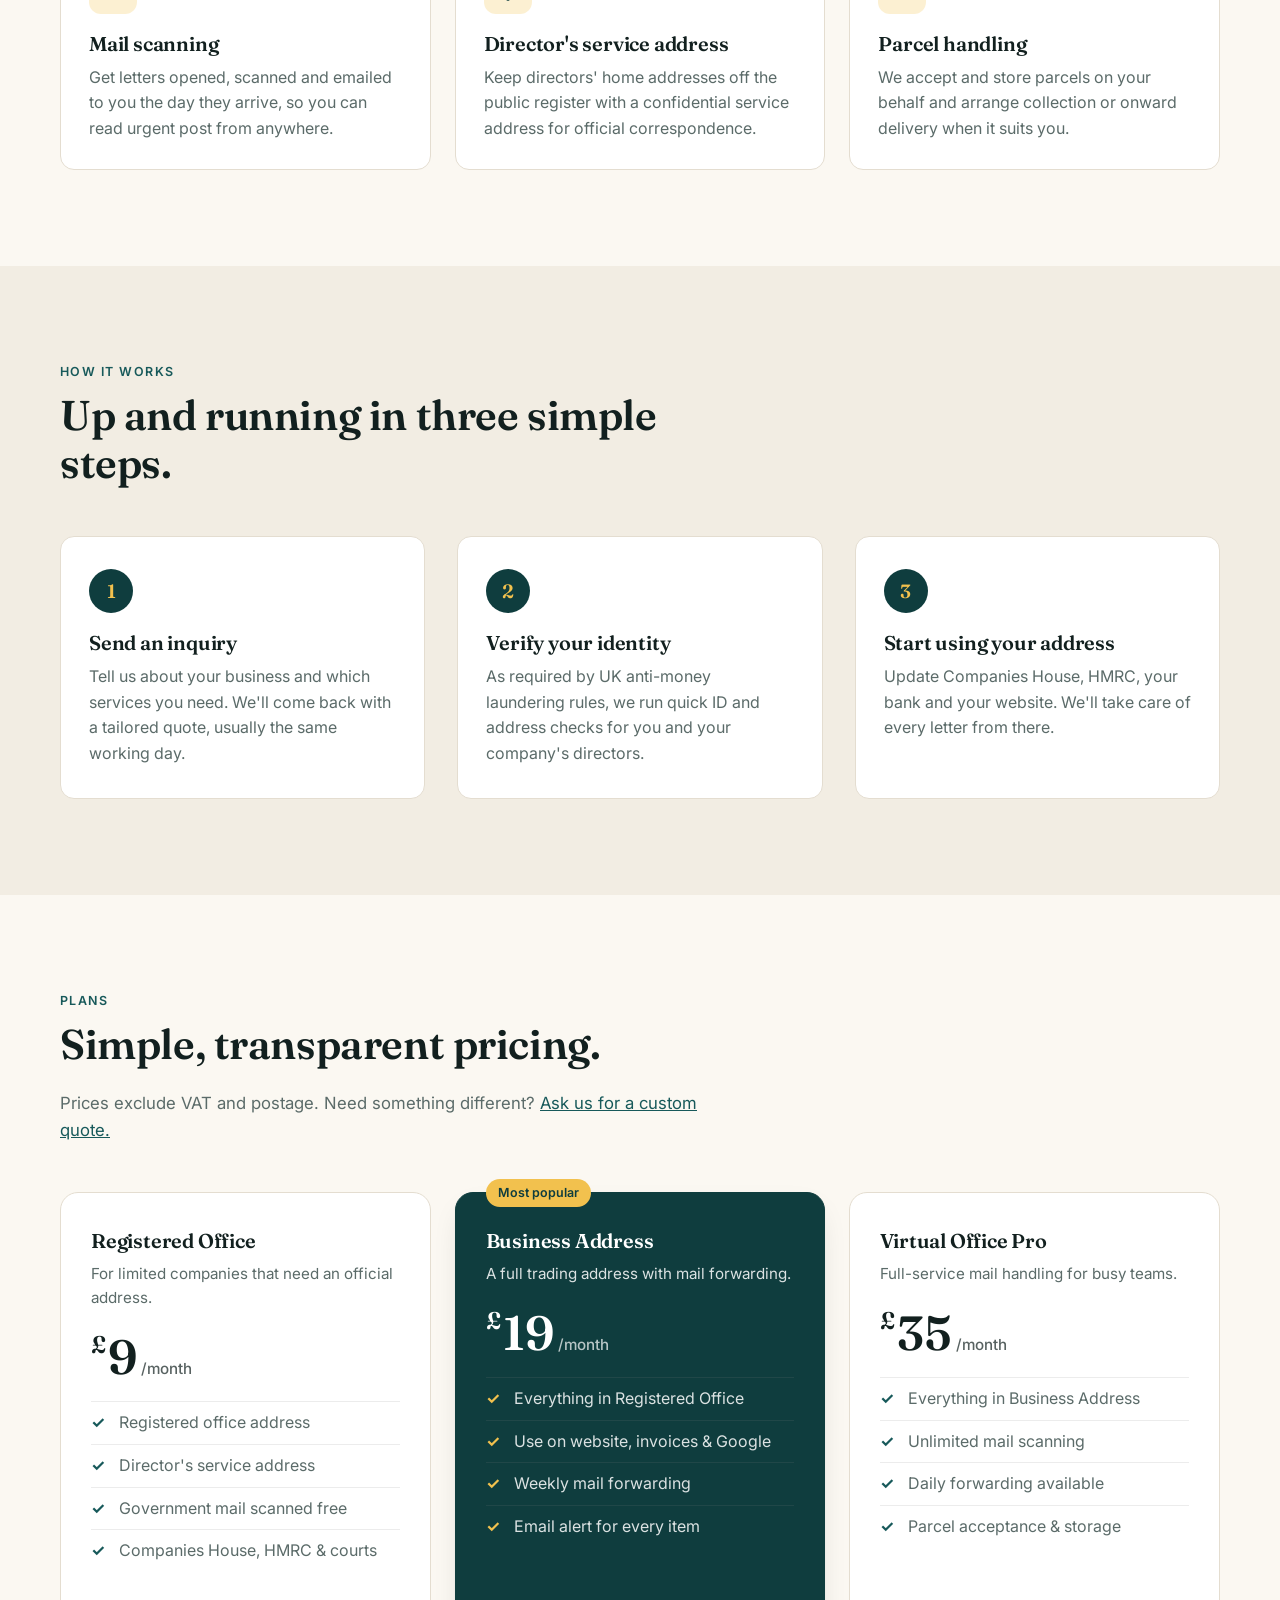
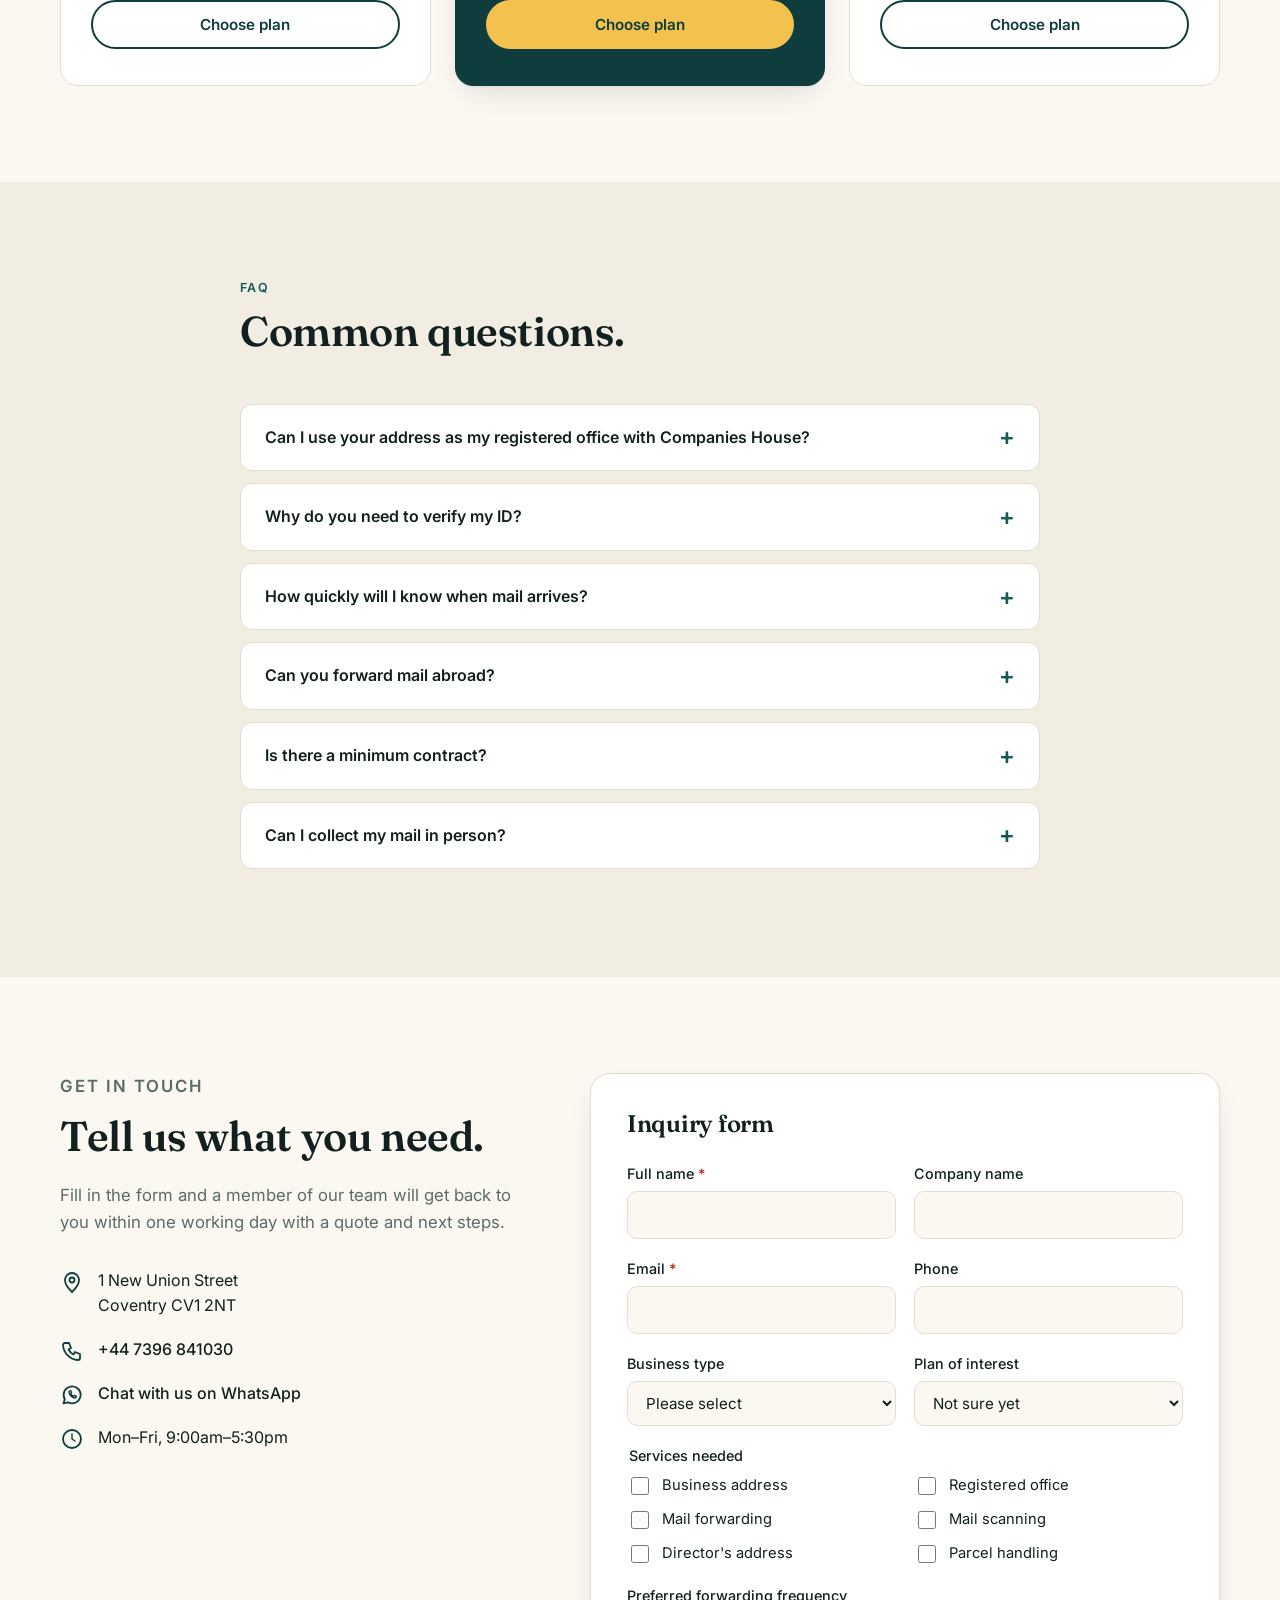
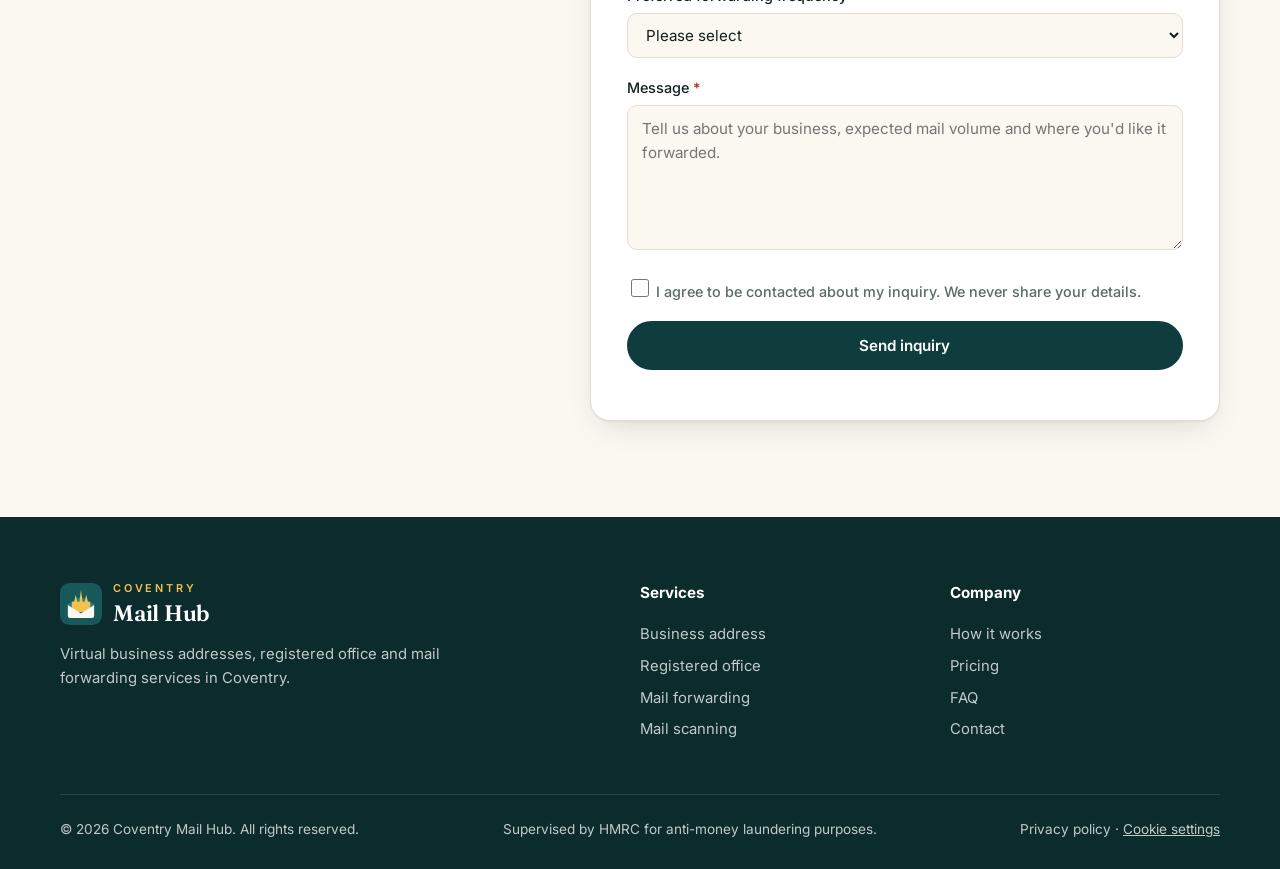
==== commit ab8c7e51: "Add Google Ads tag with consent mode, cookie banner and privacy policy Installs the Google tag (AW-1" ====
--- a/index.html
+++ b/index.html
@@ -1,6 +1,20 @@
 <!doctype html>
 <html lang="en-GB">
 <head>
+  <!-- Google tag with consent mode: ad cookies stay off until the visitor accepts -->
+  <script>
+    window.dataLayer = window.dataLayer || [];
+    function gtag(){dataLayer.push(arguments);}
+    gtag('consent', 'default', { ad_storage: 'denied', ad_user_data: 'denied', ad_personalization: 'denied', analytics_storage: 'denied', wait_for_update: 500 });
+    try {
+      if (localStorage.getItem('cmh-consent') === 'granted') {
+        gtag('consent', 'update', { ad_storage: 'granted', ad_user_data: 'granted', ad_personalization: 'granted', analytics_storage: 'granted' });
+      }
+    } catch (e) {}
+    gtag('js', new Date());
+    gtag('config', 'AW-18508861802');
+  </script>
+  <script async src="https://www.googletagmanager.com/gtag/js?id=AW-18508861802"></script>
   <meta charset="utf-8">
   <meta name="viewport" content="width=device-width, initial-scale=1">
   <title>Coventry Mail Hub | Virtual Business Address &amp; Mail Forwarding in Coventry</title>
@@ -377,6 +391,7 @@
     <div class="container footer-bottom">
       <p>&copy; <span id="year"></span> Coventry Mail Hub. All rights reserved.</p>
       <p>Supervised by HMRC for anti-money laundering purposes.</p>
+      <p class="footer-legal"><a href="privacy.html">Privacy policy</a> · <button type="button" class="link-button" data-cookie-settings>Cookie settings</button></p>
     </div>
   </footer>
 
@@ -385,6 +400,15 @@
     <span>Chat on WhatsApp</span>
   </a>
 
+  <div id="cookie-banner" class="cookie-banner" role="region" aria-label="Cookie consent" hidden>
+    <p>We use cookies to measure how well our Google ads work. Accept to allow them, or reject and we won't set them. <a href="privacy.html#cookies">Read more</a></p>
+    <div class="cookie-actions">
+      <button type="button" class="btn btn-small btn-ghost" data-consent="denied">Reject</button>
+      <button type="button" class="btn btn-small" data-consent="granted">Accept</button>
+    </div>
+  </div>
+
+  <script src="consent.js"></script>
   <script src="script.js"></script>
 </body>
 </html>
--- a/styles.css
+++ b/styles.css
@@ -240,7 +240,7 @@
 /* WhatsApp chat button */
 .wa-float {
   position: fixed; z-index: 60;
-  right: 20px; bottom: calc(20px + env(safe-area-inset-bottom, 0px));
+  right: 20px; bottom: calc(20px + var(--banner-h, 0px) + env(safe-area-inset-bottom, 0px));
   display: flex; align-items: center; gap: 10px;
   background: #25d366; color: #0b2b1a; text-decoration: none; font-weight: 600; font-size: .95rem;
   padding: 12px 20px 12px 14px; border-radius: 999px;
@@ -254,6 +254,35 @@
   .wa-float { padding: 14px; right: 16px; }
   .wa-float span { position: absolute; width: 1px; height: 1px; overflow: hidden; clip: rect(0 0 0 0); }
 }
+
+/* Cookie banner */
+.cookie-banner {
+  position: fixed; z-index: 70; left: 20px; bottom: calc(20px + env(safe-area-inset-bottom, 0px));
+  width: min(440px, calc(100% - 40px));
+  background: var(--surface); border: 1px solid var(--line); border-radius: var(--radius);
+  box-shadow: var(--shadow); padding: 20px 22px;
+}
+.cookie-banner p { margin: 0 0 14px; font-size: .92rem; color: var(--muted); }
+.cookie-actions { display: flex; gap: 10px; justify-content: flex-end; }
+.footer-legal a, .link-button { color: rgba(255, 255, 255, .75); }
+.footer-legal a { display: inline !important; text-decoration: underline; padding: 0 !important; }
+.link-button { background: none; border: 0; padding: 0; font: inherit; text-decoration: underline; cursor: pointer; }
+.footer-legal a:hover, .link-button:hover { color: var(--accent); }
+@media (min-width: 761px) {
+  .wa-float { bottom: calc(20px + env(safe-area-inset-bottom, 0px)); }
+}
+@media (max-width: 760px) {
+  .cookie-banner { left: 12px; right: 12px; width: auto; bottom: calc(12px + env(safe-area-inset-bottom, 0px)); }
+}
+
+/* Privacy page */
+.legal { padding-block: 64px 96px; }
+.legal h1 { font-size: clamp(2rem, 4vw, 2.8rem); }
+.legal h2 { font-size: 1.4rem; margin-top: 2em; }
+.legal p, .legal li { color: var(--muted); }
+.legal ul { padding-left: 1.2em; margin: 0 0 1em; }
+.legal li { margin-bottom: .4em; }
+.legal .updated { font-size: .9rem; }
 
 /* Reveal on scroll */
 .reveal { opacity: 0; transform: translateY(16px); transition: opacity .6s ease, transform .6s ease; }
@@ -294,3 +323,5 @@
   *, *::before, *::after { animation: none !important; transition: none !important; }
   .reveal { opacity: 1; transform: none; }
 }
+.legal .link-button-dark { color: var(--brand-2); }
+.site-footer > .footer-bottom:first-child { margin-top: 0; border-top: 0; padding-top: 0; }
